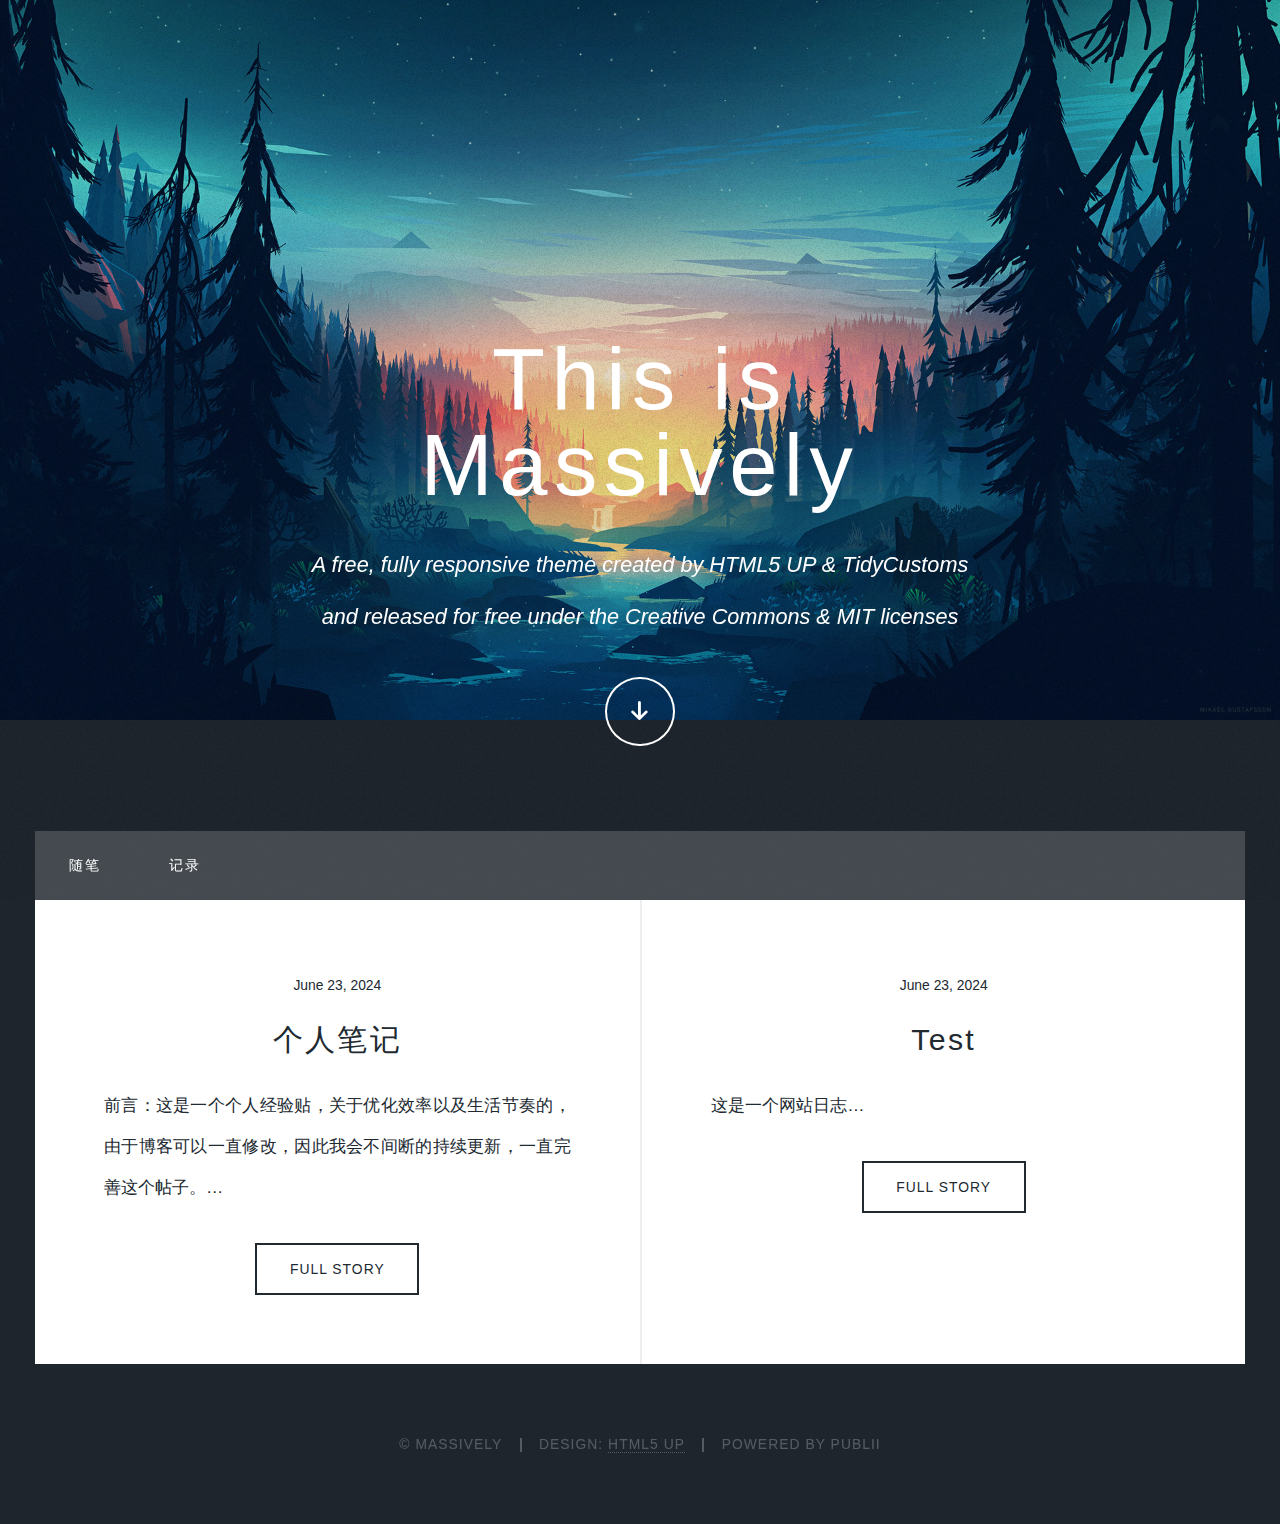
==== index.html @ f7374b92 "Publii: update content" ====
<!DOCTYPE html><html lang="en-gb"><head><meta charset="utf-8"><meta http-equiv="X-UA-Compatible" content="IE=edge"><meta name="viewport" content="width=device-width,initial-scale=1,user-scalable=no"><title>Cxy&#x27;s blog</title><meta name="generator" content="Publii Open-Source CMS for Static Site"><link rel="canonical" href="https://cxyz2002.github.io/"><link rel="alternate" type="application/atom+xml" href="https://cxyz2002.github.io/feed.xml"><link rel="alternate" type="application/json" href="https://cxyz2002.github.io/feed.json"><meta property="og:title" content="Cxy's blog"><meta property="og:site_name" content="Cxy's blog"><meta property="og:description" content=""><meta property="og:url" content="https://cxyz2002.github.io/"><meta property="og:type" content="website"><link rel="stylesheet" href="https://cxyz2002.github.io/assets/css/fontawesome-all.min.css?v=85514f933f9e0b82460af63f1a403fa5"><link rel="stylesheet" href="https://cxyz2002.github.io/assets/css/style.css?v=9df2006dc6e7f976fc0248e6589f6008"><noscript><link rel="stylesheet" href="https://cxyz2002.github.io/assets/css/noscript.css?v=efa867a99f5064d6729e4dc2008ad50b"></noscript><script type="application/ld+json">{"@context":"http://schema.org","@type":"Organization","name":"Cxy's blog","url":"https://cxyz2002.github.io/"}</script><style>#wrapper > .bg {
               background-image: url(https://cxyz2002.github.io/assets/images/overlay.png), linear-gradient(0deg, rgba(0, 0, 0, 0.1), rgba(0, 0, 0, 0.1)), url(https://cxyz2002.github.io/media/website/7-2.png);
           }</style><noscript><style>img[loading] {
                    opacity: 1;
                }</style></noscript></head><body class="is-preload"><div id="wrapper" class="fade-in"><div id="intro"><h1>This is<br>Massively</h1><p>A free, fully responsive theme created by HTML5 UP &amp; TidyCustoms<br>and released for free under the Creative Commons &amp; MIT licenses</p><ul class="actions"><li><a href="#header" class="button icon solid solo fa-arrow-down scrolly">Continue</a></li></ul></div><header id="header"><a class="logo" href="https://cxyz2002.github.io/">Cxy&#x27;s blog</a></header><nav id="nav"><ul class="links"><li><a href="https://cxyz2002.github.io/tags/pag/" target="_self">随笔</a></li><li><a href="https://cxyz2002.github.io/tags/tag/" target="_self">记录</a></li></ul></nav><main id="main"><section class="posts"><article><header><time datetime="2024-06-23T16:24" class="date">June 23, 2024</time><h2><a href="https://cxyz2002.github.io/note2.html">个人笔记</a></h2></header><p>前言：这是一个个人经验贴，关于优化效率以及生活节奏的，由于博客可以一直修改，因此我会不间断的持续更新，一直完善这个帖子。&hellip;</p><ul class="actions special"><li><a href="https://cxyz2002.github.io/note2.html" class="button">Full Story</a></li></ul></article><article><header><time datetime="2024-06-23T08:33" class="date">June 23, 2024</time><h2><a href="https://cxyz2002.github.io/note1.html">Test</a></h2></header><p>这是一个网站日志&hellip;</p><ul class="actions special"><li><a href="https://cxyz2002.github.io/note1.html" class="button">Full Story</a></li></ul></article></section></main><footer id="copyright"><ul><li>© Massively</li><li>Design: <a href="https://html5up.net" target="_blank" rel="nofollow noopener">HTML5 UP</a></li><li>Powered by Publii</li></ul></footer></div><script src="https://cxyz2002.github.io/assets/js/jquery.min.js?v=c9771cc3e90e18f5336eedbd0fffb2cf"></script><script src="https://cxyz2002.github.io/assets/js/jquery.scrollex.min.js?v=f89065e3d988006af9791b44561d7c90"></script><script src="https://cxyz2002.github.io/assets/js/jquery.scrolly.min.js?v=1ed5a78bde1476875a40f6b9ff44fc14"></script><script src="https://cxyz2002.github.io/assets/js/browser.min.js?v=c07298dd19048a8a69ad97e754dfe8d0"></script><script src="https://cxyz2002.github.io/assets/js/breakpoints.min.js?v=81a479eb099e3b187613943b085923b8"></script><script src="https://cxyz2002.github.io/assets/js/util.min.js?v=4201a626f8c9b614a663b3a1d7d82615"></script><script src="https://cxyz2002.github.io/assets/js/main.min.js?v=56233c354bd814758be8bff42f7e13a5"></script><script>/*<![CDATA[*/var images=document.querySelectorAll("img[loading]");for(var i=0;i<images.length;i++){if(images[i].complete){images[i].classList.add("is-loaded")}else{images[i].addEventListener("load",function(){this.classList.add("is-loaded")},false)}};/*]]>*/</script></body></html>
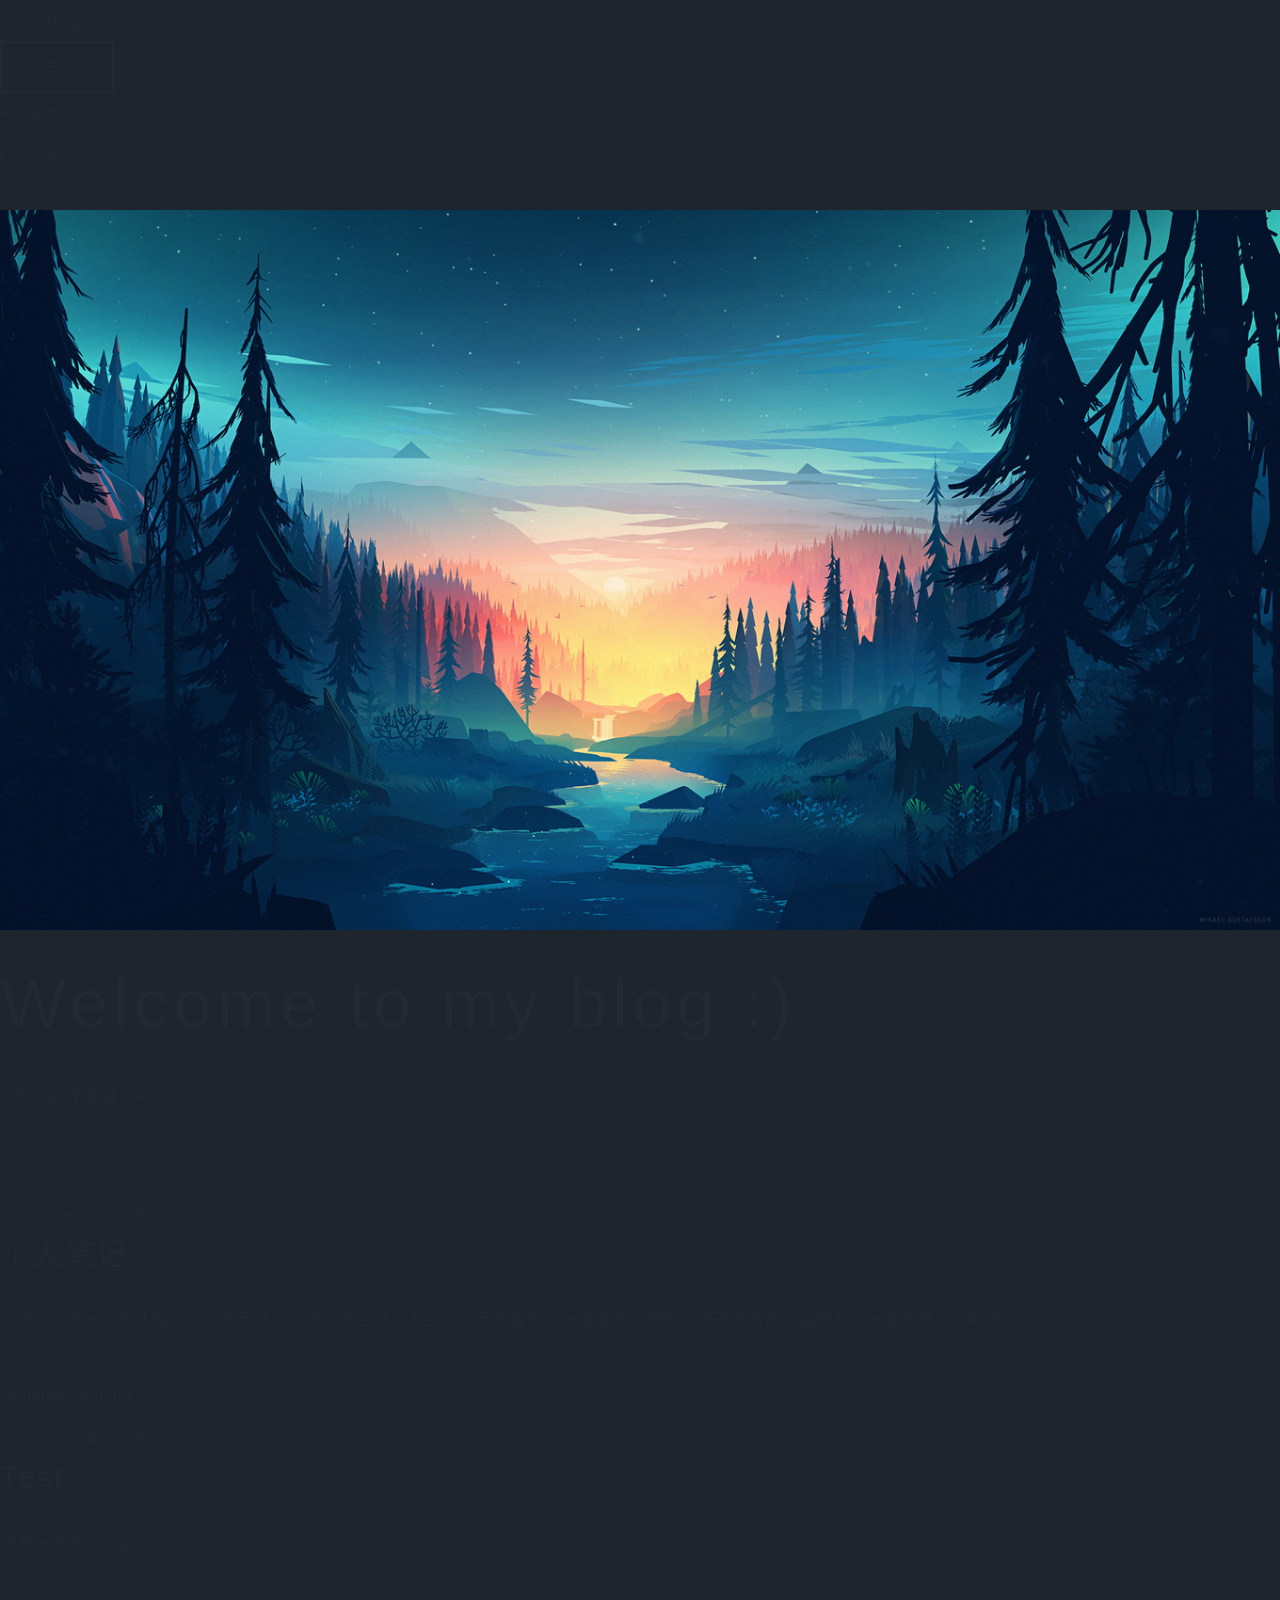
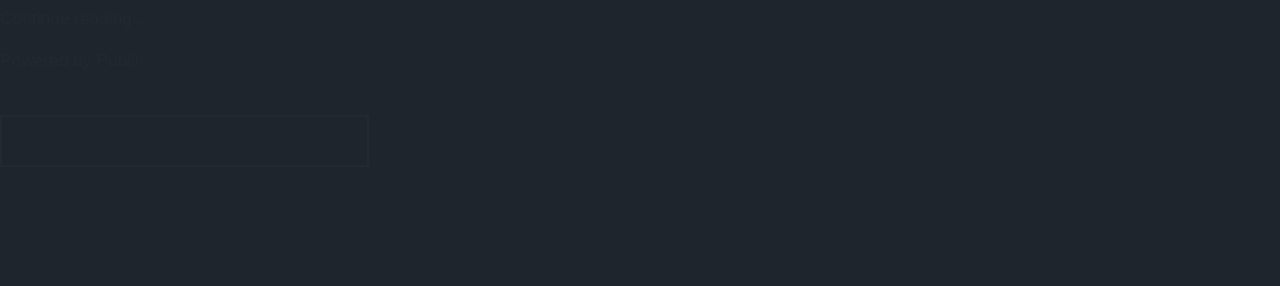
==== commit a8b0d6ab: "Publii: update content" ====
--- a/index.html
+++ b/index.html
@@ -1,5 +1,12 @@
-<!DOCTYPE html><html lang="en-gb"><head><meta charset="utf-8"><meta http-equiv="X-UA-Compatible" content="IE=edge"><meta name="viewport" content="width=device-width,initial-scale=1,user-scalable=no"><title>Cxy&#x27;s blog</title><meta name="generator" content="Publii Open-Source CMS for Static Site"><link rel="canonical" href="https://cxyz2002.github.io/"><link rel="alternate" type="application/atom+xml" href="https://cxyz2002.github.io/feed.xml"><link rel="alternate" type="application/json" href="https://cxyz2002.github.io/feed.json"><meta property="og:title" content="Cxy's blog"><meta property="og:site_name" content="Cxy's blog"><meta property="og:description" content=""><meta property="og:url" content="https://cxyz2002.github.io/"><meta property="og:type" content="website"><link rel="stylesheet" href="https://cxyz2002.github.io/assets/css/fontawesome-all.min.css?v=85514f933f9e0b82460af63f1a403fa5"><link rel="stylesheet" href="https://cxyz2002.github.io/assets/css/style.css?v=9df2006dc6e7f976fc0248e6589f6008"><noscript><link rel="stylesheet" href="https://cxyz2002.github.io/assets/css/noscript.css?v=efa867a99f5064d6729e4dc2008ad50b"></noscript><script type="application/ld+json">{"@context":"http://schema.org","@type":"Organization","name":"Cxy's blog","url":"https://cxyz2002.github.io/"}</script><style>#wrapper > .bg {
-               background-image: url(https://cxyz2002.github.io/assets/images/overlay.png), linear-gradient(0deg, rgba(0, 0, 0, 0.1), rgba(0, 0, 0, 0.1)), url(https://cxyz2002.github.io/media/website/7-2.png);
-           }</style><noscript><style>img[loading] {
+<!DOCTYPE html><html lang="en-gb"><head><meta charset="utf-8"><meta http-equiv="X-UA-Compatible" content="IE=edge"><meta name="viewport" content="width=device-width,initial-scale=1"><title>Cxy&#x27;s blog</title><meta name="generator" content="Publii Open-Source CMS for Static Site"><link rel="canonical" href="https://cxyz2002.github.io/"><link rel="alternate" type="application/atom+xml" href="https://cxyz2002.github.io/feed.xml"><link rel="alternate" type="application/json" href="https://cxyz2002.github.io/feed.json"><meta property="og:title" content="Cxy's blog"><meta property="og:site_name" content="Cxy's blog"><meta property="og:description" content=""><meta property="og:url" content="https://cxyz2002.github.io/"><meta property="og:type" content="website"><link rel="stylesheet" href="https://cxyz2002.github.io/assets/css/style.css?v=6fbb1e8931a5afe843374fd67c192c86"><script type="application/ld+json">{"@context":"http://schema.org","@type":"Organization","name":"Cxy's blog","url":"https://cxyz2002.github.io/"}</script><noscript><style>img[loading] {
                     opacity: 1;
-                }</style></noscript></head><body class="is-preload"><div id="wrapper" class="fade-in"><div id="intro"><h1>This is<br>Massively</h1><p>A free, fully responsive theme created by HTML5 UP &amp; TidyCustoms<br>and released for free under the Creative Commons &amp; MIT licenses</p><ul class="actions"><li><a href="#header" class="button icon solid solo fa-arrow-down scrolly">Continue</a></li></ul></div><header id="header"><a class="logo" href="https://cxyz2002.github.io/">Cxy&#x27;s blog</a></header><nav id="nav"><ul class="links"><li><a href="https://cxyz2002.github.io/tags/pag/" target="_self">随笔</a></li><li><a href="https://cxyz2002.github.io/tags/tag/" target="_self">记录</a></li></ul></nav><main id="main"><section class="posts"><article><header><time datetime="2024-06-23T16:24" class="date">June 23, 2024</time><h2><a href="https://cxyz2002.github.io/note2.html">个人笔记</a></h2></header><p>前言：这是一个个人经验贴，关于优化效率以及生活节奏的，由于博客可以一直修改，因此我会不间断的持续更新，一直完善这个帖子。&hellip;</p><ul class="actions special"><li><a href="https://cxyz2002.github.io/note2.html" class="button">Full Story</a></li></ul></article><article><header><time datetime="2024-06-23T08:33" class="date">June 23, 2024</time><h2><a href="https://cxyz2002.github.io/note1.html">Test</a></h2></header><p>这是一个网站日志&hellip;</p><ul class="actions special"><li><a href="https://cxyz2002.github.io/note1.html" class="button">Full Story</a></li></ul></article></section></main><footer id="copyright"><ul><li>© Massively</li><li>Design: <a href="https://html5up.net" target="_blank" rel="nofollow noopener">HTML5 UP</a></li><li>Powered by Publii</li></ul></footer></div><script src="https://cxyz2002.github.io/assets/js/jquery.min.js?v=c9771cc3e90e18f5336eedbd0fffb2cf"></script><script src="https://cxyz2002.github.io/assets/js/jquery.scrollex.min.js?v=f89065e3d988006af9791b44561d7c90"></script><script src="https://cxyz2002.github.io/assets/js/jquery.scrolly.min.js?v=1ed5a78bde1476875a40f6b9ff44fc14"></script><script src="https://cxyz2002.github.io/assets/js/browser.min.js?v=c07298dd19048a8a69ad97e754dfe8d0"></script><script src="https://cxyz2002.github.io/assets/js/breakpoints.min.js?v=81a479eb099e3b187613943b085923b8"></script><script src="https://cxyz2002.github.io/assets/js/util.min.js?v=4201a626f8c9b614a663b3a1d7d82615"></script><script src="https://cxyz2002.github.io/assets/js/main.min.js?v=56233c354bd814758be8bff42f7e13a5"></script><script>/*<![CDATA[*/var images=document.querySelectorAll("img[loading]");for(var i=0;i<images.length;i++){if(images[i].complete){images[i].classList.add("is-loaded")}else{images[i].addEventListener("load",function(){this.classList.add("is-loaded")},false)}};/*]]>*/</script></body></html>+                }</style></noscript></head><body><div class="site-container"><header class="top" id="js-header"><a class="logo" href="https://cxyz2002.github.io/">Cxy&#x27;s blog</a><nav class="navbar js-navbar"><button class="navbar__toggle js-toggle" aria-label="Menu" aria-haspopup="true" aria-expanded="false"><span class="navbar__toggle-box"><span class="navbar__toggle-inner">Menu</span></span></button><ul class="navbar__menu"><li><a href="https://cxyz2002.github.io/tags/pag/" target="_self">随笔</a></li><li><a href="https://cxyz2002.github.io/tags/tag/" target="_self">记录</a></li></ul></nav></header><main><div class="hero"><figure class="hero__image hero__image--overlay"><img src="https://cxyz2002.github.io/media/website/7.png" srcset="https://cxyz2002.github.io/media/website/responsive/7-xs.png 300w, https://cxyz2002.github.io/media/website/responsive/7-sm.png 480w, https://cxyz2002.github.io/media/website/responsive/7-md.png 768w, https://cxyz2002.github.io/media/website/responsive/7-lg.png 1024w, https://cxyz2002.github.io/media/website/responsive/7-xl.png 1360w, https://cxyz2002.github.io/media/website/responsive/7-2xl.png 1600w" sizes="100vw" loading="eager" width="1920" height="1080" alt=""></figure><header class="hero__content"><div class="wrapper"><h1>Welcome to my blog :)</h1><p>网站还在不断建设中</p><div class="post__meta post__meta--author"><a href="https://cxyz2002.github.io/authors/cxy/" class="feed__author">Cxy</a></div></div></header></div><div class="feed"><article class="feed__item"><header class="wrapper"><div class="feed__meta"><a href="https://cxyz2002.github.io/authors/cxy/" class="feed__author">Cxy</a> <time datetime="2024-06-23T16:24" class="feed__date">June 23, 2024</time></div><h2><a href="https://cxyz2002.github.io/note2.html">个人笔记</a></h2></header><div class="wrapper"><p>前言：这是一个个人经验贴，关于优化效率以及生活节奏的，由于博客可以一直修改，因此我会不间断的持续更新，一直完善这个帖子。&hellip;</p><a href="https://cxyz2002.github.io/note2.html" class="readmore feed__readmore">Continue reading...</a></div></article><article class="feed__item"><header class="wrapper"><div class="feed__meta"><a href="https://cxyz2002.github.io/authors/cxy/" class="feed__author">Cxy</a> <time datetime="2024-06-23T08:33" class="feed__date">June 23, 2024</time></div><h2><a href="https://cxyz2002.github.io/note1.html">Test</a></h2></header><div class="wrapper"><p>这是一个网站日志&hellip;</p><a href="https://cxyz2002.github.io/note1.html" class="readmore feed__readmore">Continue reading...</a></div></article></div></main><footer class="footer"><div class="footer__copyright"><p>Powered by Publii</p></div><button onclick="backToTopFunction()" id="backToTop" class="footer__bttop" aria-label="Back to top" title="Back to top"><svg><use xlink:href="https://cxyz2002.github.io/assets/svg/svg-map.svg#toparrow"/></svg></button></footer></div><script defer="defer" src="https://cxyz2002.github.io/assets/js/scripts.min.js?v=f47c11534595205f20935f0db2a62a85"></script><script>window.publiiThemeMenuConfig={mobileMenuMode:'sidebar',animationSpeed:300,submenuWidth: 'auto',doubleClickTime:500,mobileMenuExpandableSubmenus:true,relatedContainerForOverlayMenuSelector:'.top'};</script><script>var images = document.querySelectorAll('img[loading]');
+        for (var i = 0; i < images.length; i++) {
+            if (images[i].complete) {
+                images[i].classList.add('is-loaded');
+            } else {
+                images[i].addEventListener('load', function () {
+                    this.classList.add('is-loaded');
+                }, false);
+            }
+        }</script></body></html>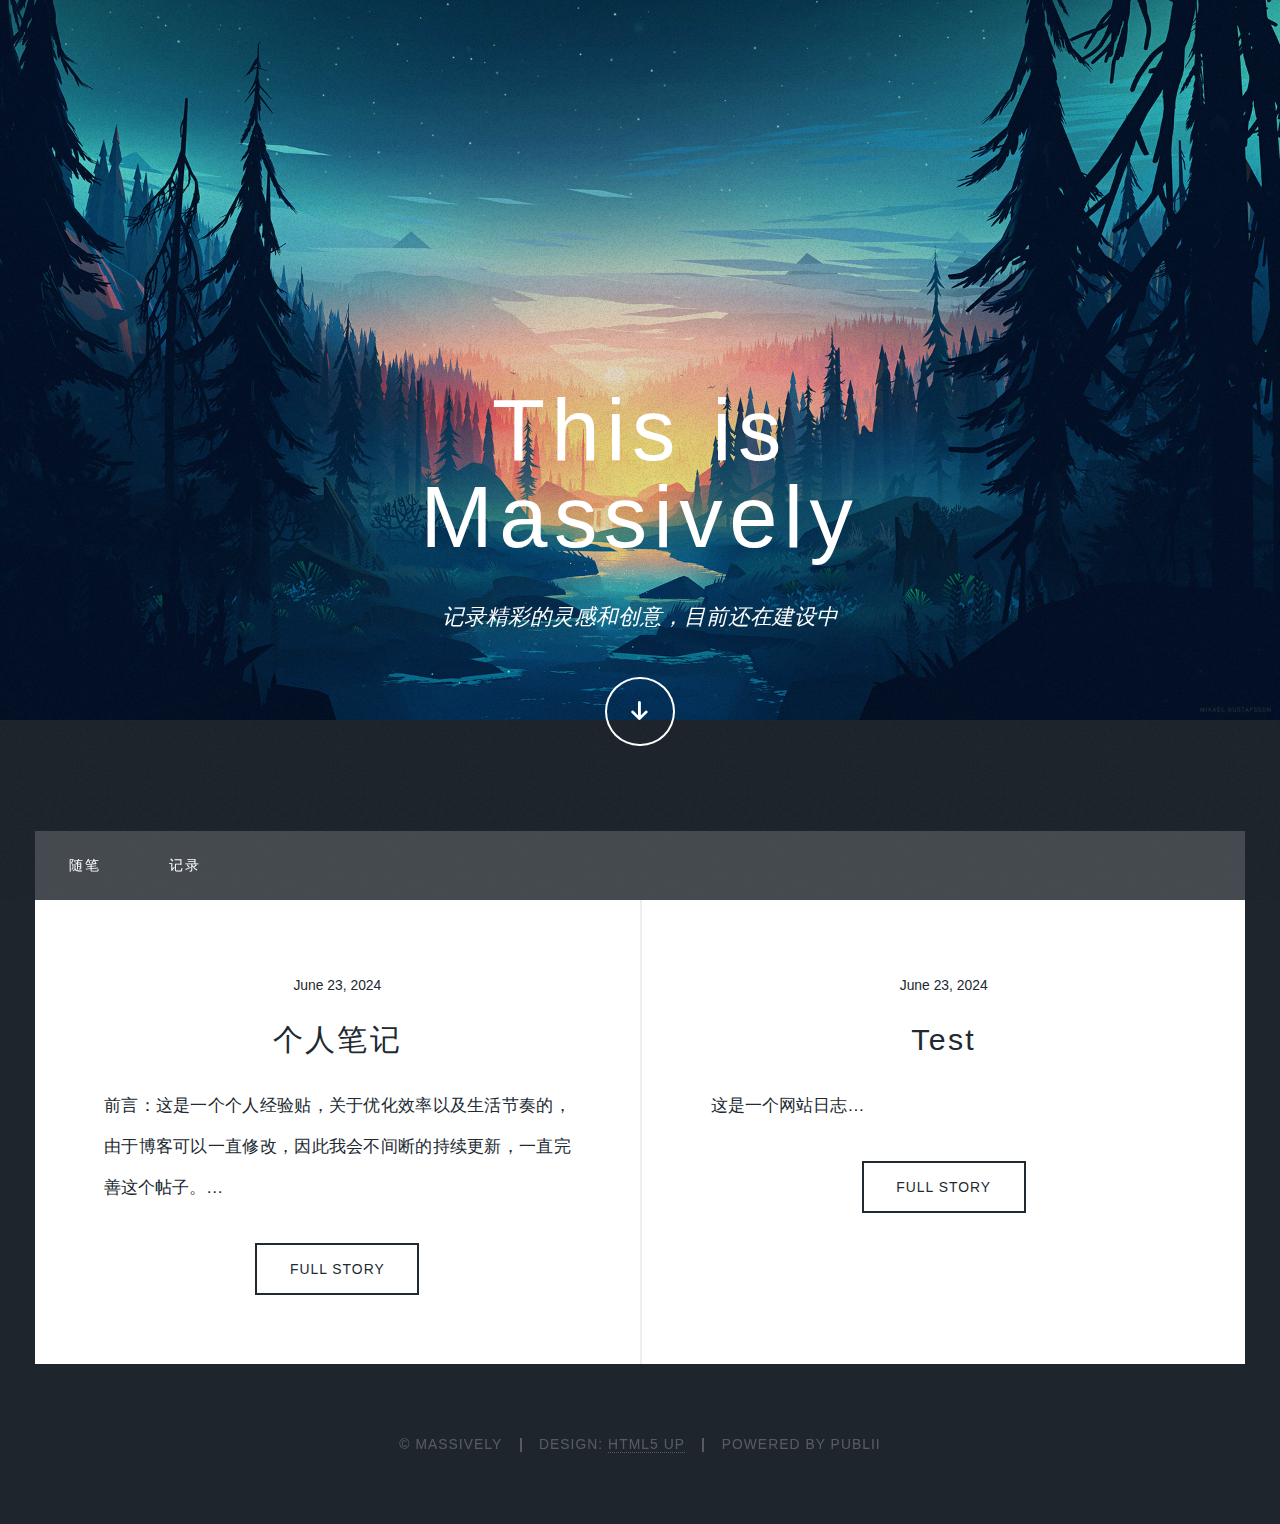
==== commit 562f0e3d: "Publii: update content" ====
--- a/index.html
+++ b/index.html
@@ -1,12 +1,5 @@
-<!DOCTYPE html><html lang="en-gb"><head><meta charset="utf-8"><meta http-equiv="X-UA-Compatible" content="IE=edge"><meta name="viewport" content="width=device-width,initial-scale=1"><title>Cxy&#x27;s blog</title><meta name="generator" content="Publii Open-Source CMS for Static Site"><link rel="canonical" href="https://cxyz2002.github.io/"><link rel="alternate" type="application/atom+xml" href="https://cxyz2002.github.io/feed.xml"><link rel="alternate" type="application/json" href="https://cxyz2002.github.io/feed.json"><meta property="og:title" content="Cxy's blog"><meta property="og:site_name" content="Cxy's blog"><meta property="og:description" content=""><meta property="og:url" content="https://cxyz2002.github.io/"><meta property="og:type" content="website"><link rel="stylesheet" href="https://cxyz2002.github.io/assets/css/style.css?v=6fbb1e8931a5afe843374fd67c192c86"><script type="application/ld+json">{"@context":"http://schema.org","@type":"Organization","name":"Cxy's blog","url":"https://cxyz2002.github.io/"}</script><noscript><style>img[loading] {
+<!DOCTYPE html><html lang="en-gb"><head><meta charset="utf-8"><meta http-equiv="X-UA-Compatible" content="IE=edge"><meta name="viewport" content="width=device-width,initial-scale=1,user-scalable=no"><title>Cxy&#x27;s blog</title><meta name="generator" content="Publii Open-Source CMS for Static Site"><link rel="canonical" href="https://cxyz2002.github.io/"><link rel="alternate" type="application/atom+xml" href="https://cxyz2002.github.io/feed.xml"><link rel="alternate" type="application/json" href="https://cxyz2002.github.io/feed.json"><meta property="og:title" content="Cxy's blog"><meta property="og:site_name" content="Cxy's blog"><meta property="og:description" content=""><meta property="og:url" content="https://cxyz2002.github.io/"><meta property="og:type" content="website"><link rel="stylesheet" href="https://cxyz2002.github.io/assets/css/fontawesome-all.min.css?v=85514f933f9e0b82460af63f1a403fa5"><link rel="stylesheet" href="https://cxyz2002.github.io/assets/css/style.css?v=9df2006dc6e7f976fc0248e6589f6008"><noscript><link rel="stylesheet" href="https://cxyz2002.github.io/assets/css/noscript.css?v=efa867a99f5064d6729e4dc2008ad50b"></noscript><script type="application/ld+json">{"@context":"http://schema.org","@type":"Organization","name":"Cxy's blog","url":"https://cxyz2002.github.io/"}</script><style>#wrapper > .bg {
+               background-image: url(https://cxyz2002.github.io/assets/images/overlay.png), linear-gradient(0deg, rgba(0, 0, 0, 0.1), rgba(0, 0, 0, 0.1)), url(https://cxyz2002.github.io/media/website/7.png);
+           }</style><noscript><style>img[loading] {
                     opacity: 1;
-                }</style></noscript></head><body><div class="site-container"><header class="top" id="js-header"><a class="logo" href="https://cxyz2002.github.io/">Cxy&#x27;s blog</a><nav class="navbar js-navbar"><button class="navbar__toggle js-toggle" aria-label="Menu" aria-haspopup="true" aria-expanded="false"><span class="navbar__toggle-box"><span class="navbar__toggle-inner">Menu</span></span></button><ul class="navbar__menu"><li><a href="https://cxyz2002.github.io/tags/pag/" target="_self">随笔</a></li><li><a href="https://cxyz2002.github.io/tags/tag/" target="_self">记录</a></li></ul></nav></header><main><div class="hero"><figure class="hero__image hero__image--overlay"><img src="https://cxyz2002.github.io/media/website/7.png" srcset="https://cxyz2002.github.io/media/website/responsive/7-xs.png 300w, https://cxyz2002.github.io/media/website/responsive/7-sm.png 480w, https://cxyz2002.github.io/media/website/responsive/7-md.png 768w, https://cxyz2002.github.io/media/website/responsive/7-lg.png 1024w, https://cxyz2002.github.io/media/website/responsive/7-xl.png 1360w, https://cxyz2002.github.io/media/website/responsive/7-2xl.png 1600w" sizes="100vw" loading="eager" width="1920" height="1080" alt=""></figure><header class="hero__content"><div class="wrapper"><h1>Welcome to my blog :)</h1><p>网站还在不断建设中</p><div class="post__meta post__meta--author"><a href="https://cxyz2002.github.io/authors/cxy/" class="feed__author">Cxy</a></div></div></header></div><div class="feed"><article class="feed__item"><header class="wrapper"><div class="feed__meta"><a href="https://cxyz2002.github.io/authors/cxy/" class="feed__author">Cxy</a> <time datetime="2024-06-23T16:24" class="feed__date">June 23, 2024</time></div><h2><a href="https://cxyz2002.github.io/note2.html">个人笔记</a></h2></header><div class="wrapper"><p>前言：这是一个个人经验贴，关于优化效率以及生活节奏的，由于博客可以一直修改，因此我会不间断的持续更新，一直完善这个帖子。&hellip;</p><a href="https://cxyz2002.github.io/note2.html" class="readmore feed__readmore">Continue reading...</a></div></article><article class="feed__item"><header class="wrapper"><div class="feed__meta"><a href="https://cxyz2002.github.io/authors/cxy/" class="feed__author">Cxy</a> <time datetime="2024-06-23T08:33" class="feed__date">June 23, 2024</time></div><h2><a href="https://cxyz2002.github.io/note1.html">Test</a></h2></header><div class="wrapper"><p>这是一个网站日志&hellip;</p><a href="https://cxyz2002.github.io/note1.html" class="readmore feed__readmore">Continue reading...</a></div></article></div></main><footer class="footer"><div class="footer__copyright"><p>Powered by Publii</p></div><button onclick="backToTopFunction()" id="backToTop" class="footer__bttop" aria-label="Back to top" title="Back to top"><svg><use xlink:href="https://cxyz2002.github.io/assets/svg/svg-map.svg#toparrow"/></svg></button></footer></div><script defer="defer" src="https://cxyz2002.github.io/assets/js/scripts.min.js?v=f47c11534595205f20935f0db2a62a85"></script><script>window.publiiThemeMenuConfig={mobileMenuMode:'sidebar',animationSpeed:300,submenuWidth: 'auto',doubleClickTime:500,mobileMenuExpandableSubmenus:true,relatedContainerForOverlayMenuSelector:'.top'};</script><script>var images = document.querySelectorAll('img[loading]');
-        for (var i = 0; i < images.length; i++) {
-            if (images[i].complete) {
-                images[i].classList.add('is-loaded');
-            } else {
-                images[i].addEventListener('load', function () {
-                    this.classList.add('is-loaded');
-                }, false);
-            }
-        }</script></body></html>+                }</style></noscript></head><body class="is-preload"><div id="wrapper" class="fade-in"><div id="intro"><h1>This is<br>Massively</h1><p>记录精彩的灵感和创意，目前还在建设中</p><ul class="actions"><li><a href="#header" class="button icon solid solo fa-arrow-down scrolly">Continue</a></li></ul></div><header id="header"><a class="logo" href="https://cxyz2002.github.io/">Cxy&#x27;s blog</a></header><nav id="nav"><ul class="links"><li><a href="https://cxyz2002.github.io/tags/pag/" target="_self">随笔</a></li><li><a href="https://cxyz2002.github.io/tags/tag/" target="_self">记录</a></li></ul></nav><main id="main"><section class="posts"><article><header><time datetime="2024-06-23T16:24" class="date">June 23, 2024</time><h2><a href="https://cxyz2002.github.io/note2.html">个人笔记</a></h2></header><p>前言：这是一个个人经验贴，关于优化效率以及生活节奏的，由于博客可以一直修改，因此我会不间断的持续更新，一直完善这个帖子。&hellip;</p><ul class="actions special"><li><a href="https://cxyz2002.github.io/note2.html" class="button">Full Story</a></li></ul></article><article><header><time datetime="2024-06-23T08:33" class="date">June 23, 2024</time><h2><a href="https://cxyz2002.github.io/note1.html">Test</a></h2></header><p>这是一个网站日志&hellip;</p><ul class="actions special"><li><a href="https://cxyz2002.github.io/note1.html" class="button">Full Story</a></li></ul></article></section></main><footer id="copyright"><ul><li>© Massively</li><li>Design: <a href="https://html5up.net" target="_blank" rel="nofollow noopener">HTML5 UP</a></li><li>Powered by Publii</li></ul></footer></div><script src="https://cxyz2002.github.io/assets/js/jquery.min.js?v=c9771cc3e90e18f5336eedbd0fffb2cf"></script><script src="https://cxyz2002.github.io/assets/js/jquery.scrollex.min.js?v=f89065e3d988006af9791b44561d7c90"></script><script src="https://cxyz2002.github.io/assets/js/jquery.scrolly.min.js?v=1ed5a78bde1476875a40f6b9ff44fc14"></script><script src="https://cxyz2002.github.io/assets/js/browser.min.js?v=c07298dd19048a8a69ad97e754dfe8d0"></script><script src="https://cxyz2002.github.io/assets/js/breakpoints.min.js?v=81a479eb099e3b187613943b085923b8"></script><script src="https://cxyz2002.github.io/assets/js/util.min.js?v=4201a626f8c9b614a663b3a1d7d82615"></script><script src="https://cxyz2002.github.io/assets/js/main.min.js?v=56233c354bd814758be8bff42f7e13a5"></script><script>/*<![CDATA[*/var images=document.querySelectorAll("img[loading]");for(var i=0;i<images.length;i++){if(images[i].complete){images[i].classList.add("is-loaded")}else{images[i].addEventListener("load",function(){this.classList.add("is-loaded")},false)}};/*]]>*/</script></body></html>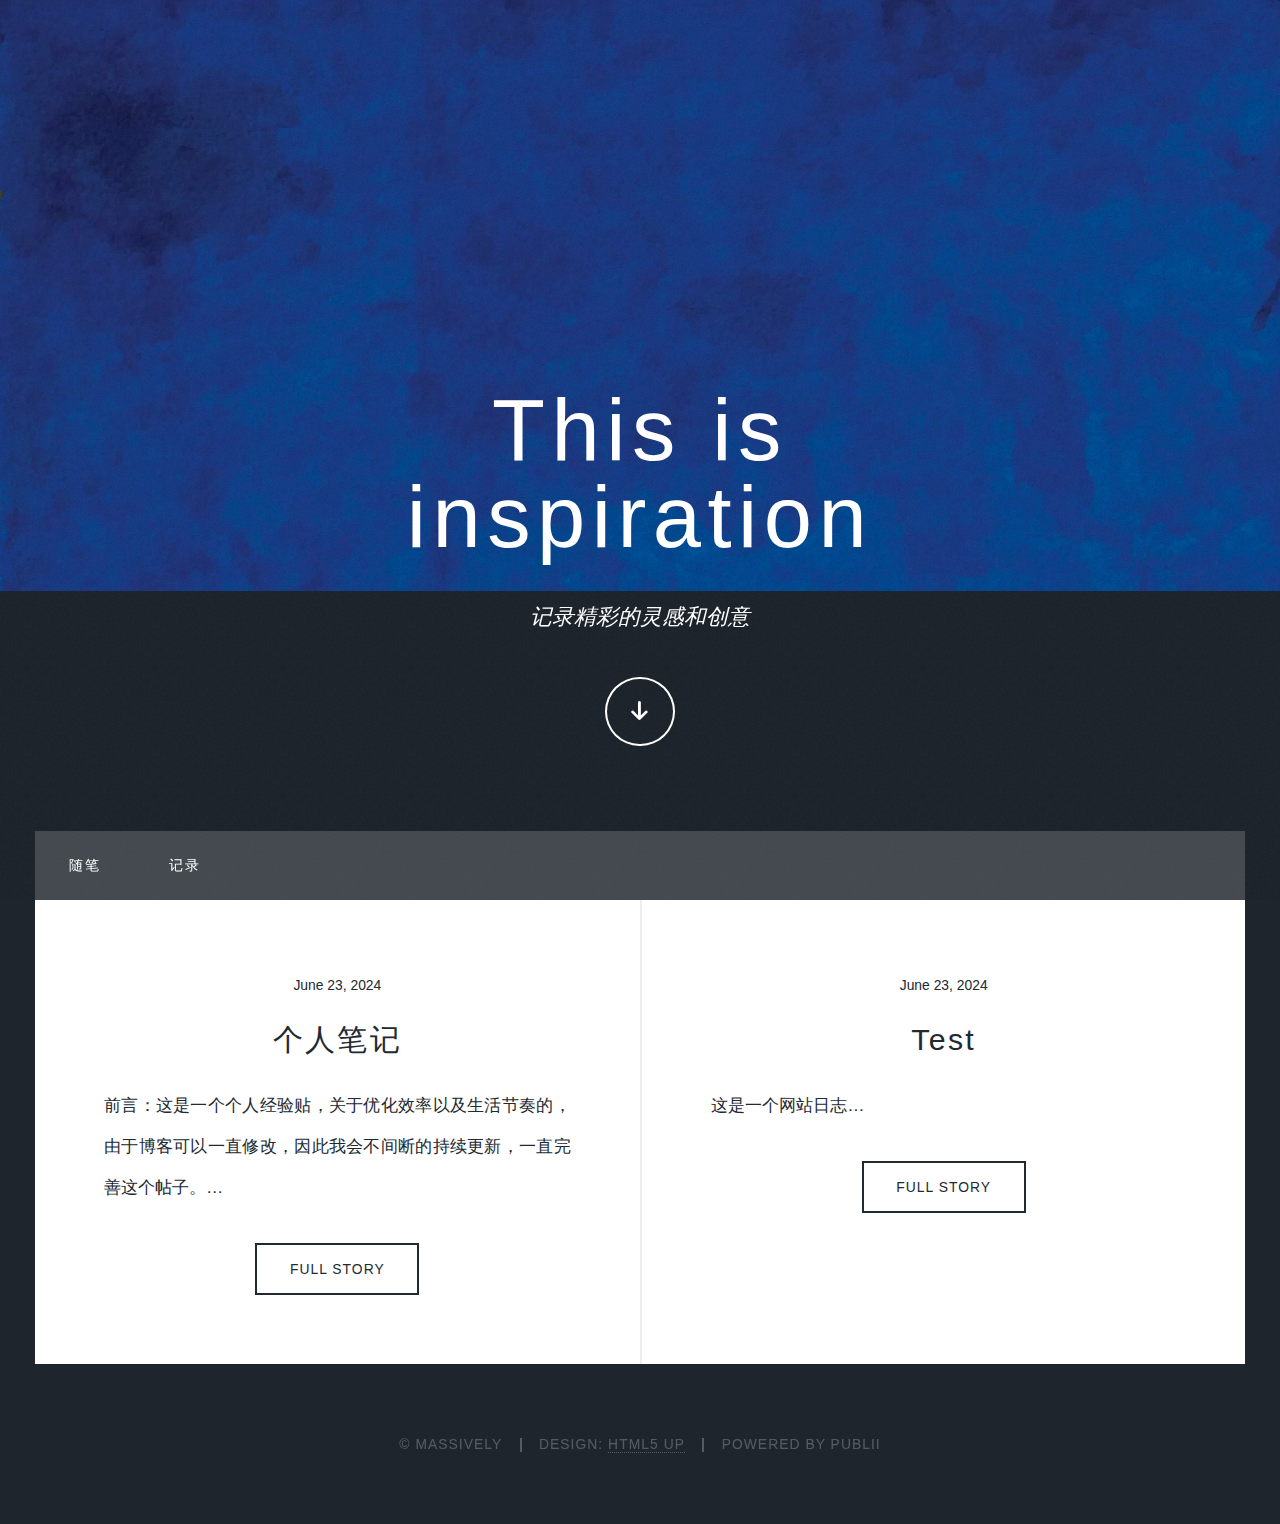
==== commit 1aface5a: "Publii: update content" ====
--- a/index.html
+++ b/index.html
@@ -1,5 +1,5 @@
 <!DOCTYPE html><html lang="en-gb"><head><meta charset="utf-8"><meta http-equiv="X-UA-Compatible" content="IE=edge"><meta name="viewport" content="width=device-width,initial-scale=1,user-scalable=no"><title>Cxy&#x27;s blog</title><meta name="generator" content="Publii Open-Source CMS for Static Site"><link rel="canonical" href="https://cxyz2002.github.io/"><link rel="alternate" type="application/atom+xml" href="https://cxyz2002.github.io/feed.xml"><link rel="alternate" type="application/json" href="https://cxyz2002.github.io/feed.json"><meta property="og:title" content="Cxy's blog"><meta property="og:site_name" content="Cxy's blog"><meta property="og:description" content=""><meta property="og:url" content="https://cxyz2002.github.io/"><meta property="og:type" content="website"><link rel="stylesheet" href="https://cxyz2002.github.io/assets/css/fontawesome-all.min.css?v=85514f933f9e0b82460af63f1a403fa5"><link rel="stylesheet" href="https://cxyz2002.github.io/assets/css/style.css?v=9df2006dc6e7f976fc0248e6589f6008"><noscript><link rel="stylesheet" href="https://cxyz2002.github.io/assets/css/noscript.css?v=efa867a99f5064d6729e4dc2008ad50b"></noscript><script type="application/ld+json">{"@context":"http://schema.org","@type":"Organization","name":"Cxy's blog","url":"https://cxyz2002.github.io/"}</script><style>#wrapper > .bg {
-               background-image: url(https://cxyz2002.github.io/assets/images/overlay.png), linear-gradient(0deg, rgba(0, 0, 0, 0.1), rgba(0, 0, 0, 0.1)), url(https://cxyz2002.github.io/media/website/7.png);
+               background-image: url(https://cxyz2002.github.io/assets/images/overlay.png), linear-gradient(0deg, rgba(0, 0, 0, 0.1), rgba(0, 0, 0, 0.1)), url(https://cxyz2002.github.io/media/website/mmexport1719150588333_edit_25248815826305.jpg);
            }</style><noscript><style>img[loading] {
                     opacity: 1;
-                }</style></noscript></head><body class="is-preload"><div id="wrapper" class="fade-in"><div id="intro"><h1>This is<br>Massively</h1><p>记录精彩的灵感和创意，目前还在建设中</p><ul class="actions"><li><a href="#header" class="button icon solid solo fa-arrow-down scrolly">Continue</a></li></ul></div><header id="header"><a class="logo" href="https://cxyz2002.github.io/">Cxy&#x27;s blog</a></header><nav id="nav"><ul class="links"><li><a href="https://cxyz2002.github.io/tags/pag/" target="_self">随笔</a></li><li><a href="https://cxyz2002.github.io/tags/tag/" target="_self">记录</a></li></ul></nav><main id="main"><section class="posts"><article><header><time datetime="2024-06-23T16:24" class="date">June 23, 2024</time><h2><a href="https://cxyz2002.github.io/note2.html">个人笔记</a></h2></header><p>前言：这是一个个人经验贴，关于优化效率以及生活节奏的，由于博客可以一直修改，因此我会不间断的持续更新，一直完善这个帖子。&hellip;</p><ul class="actions special"><li><a href="https://cxyz2002.github.io/note2.html" class="button">Full Story</a></li></ul></article><article><header><time datetime="2024-06-23T08:33" class="date">June 23, 2024</time><h2><a href="https://cxyz2002.github.io/note1.html">Test</a></h2></header><p>这是一个网站日志&hellip;</p><ul class="actions special"><li><a href="https://cxyz2002.github.io/note1.html" class="button">Full Story</a></li></ul></article></section></main><footer id="copyright"><ul><li>© Massively</li><li>Design: <a href="https://html5up.net" target="_blank" rel="nofollow noopener">HTML5 UP</a></li><li>Powered by Publii</li></ul></footer></div><script src="https://cxyz2002.github.io/assets/js/jquery.min.js?v=c9771cc3e90e18f5336eedbd0fffb2cf"></script><script src="https://cxyz2002.github.io/assets/js/jquery.scrollex.min.js?v=f89065e3d988006af9791b44561d7c90"></script><script src="https://cxyz2002.github.io/assets/js/jquery.scrolly.min.js?v=1ed5a78bde1476875a40f6b9ff44fc14"></script><script src="https://cxyz2002.github.io/assets/js/browser.min.js?v=c07298dd19048a8a69ad97e754dfe8d0"></script><script src="https://cxyz2002.github.io/assets/js/breakpoints.min.js?v=81a479eb099e3b187613943b085923b8"></script><script src="https://cxyz2002.github.io/assets/js/util.min.js?v=4201a626f8c9b614a663b3a1d7d82615"></script><script src="https://cxyz2002.github.io/assets/js/main.min.js?v=56233c354bd814758be8bff42f7e13a5"></script><script>/*<![CDATA[*/var images=document.querySelectorAll("img[loading]");for(var i=0;i<images.length;i++){if(images[i].complete){images[i].classList.add("is-loaded")}else{images[i].addEventListener("load",function(){this.classList.add("is-loaded")},false)}};/*]]>*/</script></body></html>+                }</style></noscript></head><body class="is-preload"><div id="wrapper" class="fade-in"><div id="intro"><h1>This is<br>inspiration</h1><p>记录精彩的灵感和创意</p><ul class="actions"><li><a href="#header" class="button icon solid solo fa-arrow-down scrolly">Continue</a></li></ul></div><header id="header"><a class="logo" href="https://cxyz2002.github.io/">Cxy&#x27;s blog</a></header><nav id="nav"><ul class="links"><li><a href="https://cxyz2002.github.io/tags/pag/" target="_self">随笔</a></li><li><a href="https://cxyz2002.github.io/tags/tag/" target="_self">记录</a></li></ul></nav><main id="main"><section class="posts"><article><header><time datetime="2024-06-23T16:24" class="date">June 23, 2024</time><h2><a href="https://cxyz2002.github.io/note2.html">个人笔记</a></h2></header><p>前言：这是一个个人经验贴，关于优化效率以及生活节奏的，由于博客可以一直修改，因此我会不间断的持续更新，一直完善这个帖子。&hellip;</p><ul class="actions special"><li><a href="https://cxyz2002.github.io/note2.html" class="button">Full Story</a></li></ul></article><article><header><time datetime="2024-06-23T08:33" class="date">June 23, 2024</time><h2><a href="https://cxyz2002.github.io/note1.html">Test</a></h2></header><p>这是一个网站日志&hellip;</p><ul class="actions special"><li><a href="https://cxyz2002.github.io/note1.html" class="button">Full Story</a></li></ul></article></section></main><footer id="copyright"><ul><li>© Massively</li><li>Design: <a href="https://html5up.net" target="_blank" rel="nofollow noopener">HTML5 UP</a></li><li>Powered by Publii</li></ul></footer></div><script src="https://cxyz2002.github.io/assets/js/jquery.min.js?v=c9771cc3e90e18f5336eedbd0fffb2cf"></script><script src="https://cxyz2002.github.io/assets/js/jquery.scrollex.min.js?v=f89065e3d988006af9791b44561d7c90"></script><script src="https://cxyz2002.github.io/assets/js/jquery.scrolly.min.js?v=1ed5a78bde1476875a40f6b9ff44fc14"></script><script src="https://cxyz2002.github.io/assets/js/browser.min.js?v=c07298dd19048a8a69ad97e754dfe8d0"></script><script src="https://cxyz2002.github.io/assets/js/breakpoints.min.js?v=81a479eb099e3b187613943b085923b8"></script><script src="https://cxyz2002.github.io/assets/js/util.min.js?v=4201a626f8c9b614a663b3a1d7d82615"></script><script src="https://cxyz2002.github.io/assets/js/main.min.js?v=56233c354bd814758be8bff42f7e13a5"></script><script>/*<![CDATA[*/var images=document.querySelectorAll("img[loading]");for(var i=0;i<images.length;i++){if(images[i].complete){images[i].classList.add("is-loaded")}else{images[i].addEventListener("load",function(){this.classList.add("is-loaded")},false)}};/*]]>*/</script></body></html>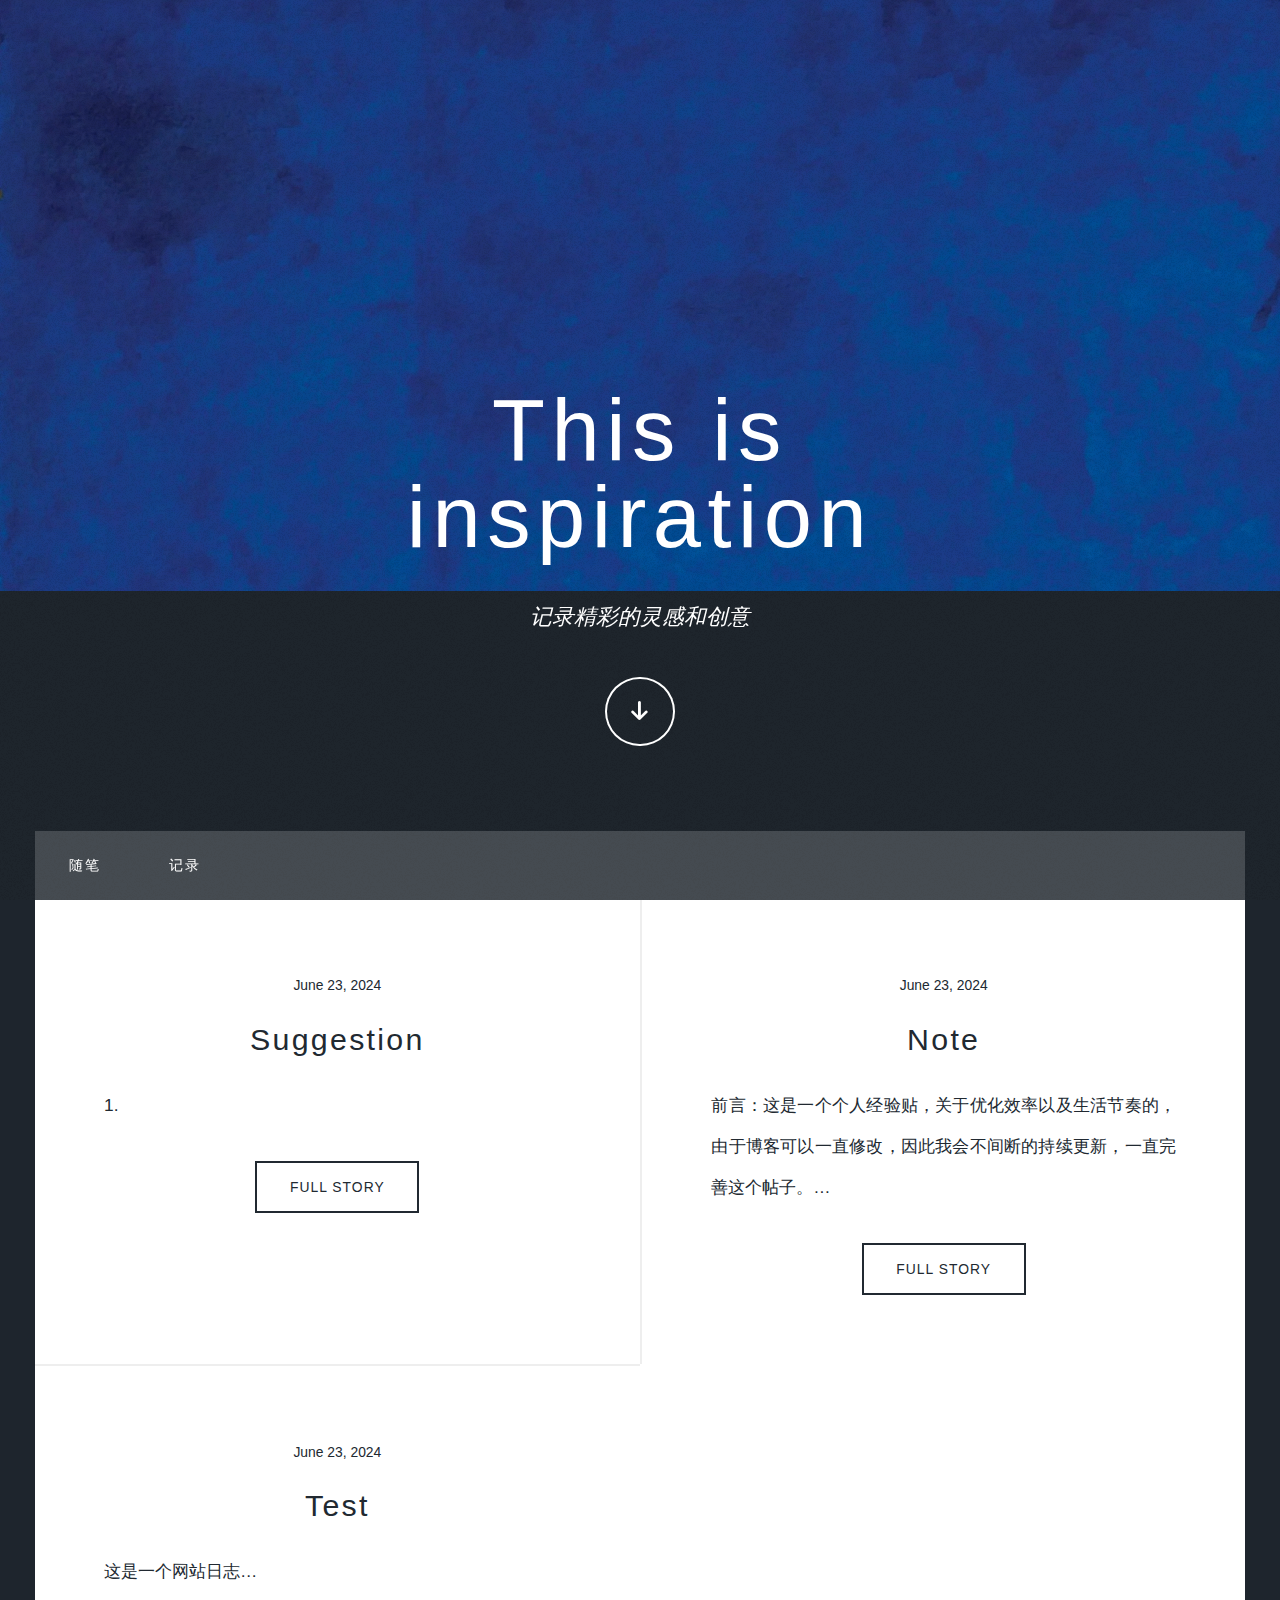
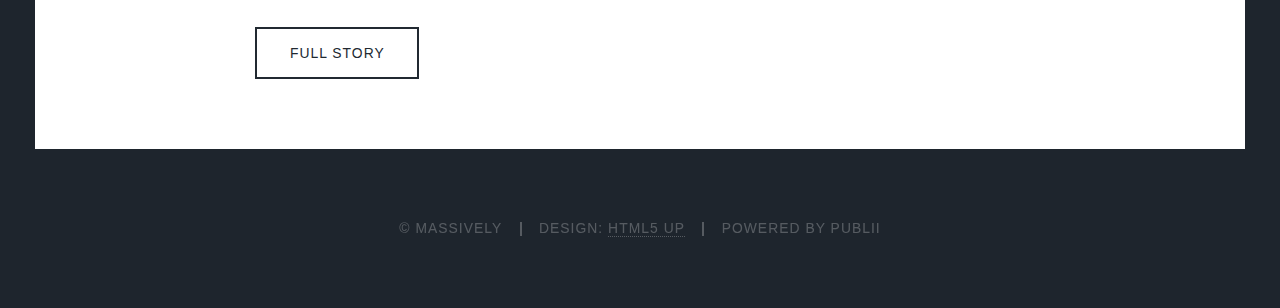
==== commit d636afe0: "Publii: update content" ====
--- a/index.html
+++ b/index.html
@@ -1,5 +1,5 @@
-<!DOCTYPE html><html lang="en-gb"><head><meta charset="utf-8"><meta http-equiv="X-UA-Compatible" content="IE=edge"><meta name="viewport" content="width=device-width,initial-scale=1,user-scalable=no"><title>Cxy&#x27;s blog</title><meta name="generator" content="Publii Open-Source CMS for Static Site"><link rel="canonical" href="https://cxyz2002.github.io/"><link rel="alternate" type="application/atom+xml" href="https://cxyz2002.github.io/feed.xml"><link rel="alternate" type="application/json" href="https://cxyz2002.github.io/feed.json"><meta property="og:title" content="Cxy's blog"><meta property="og:site_name" content="Cxy's blog"><meta property="og:description" content=""><meta property="og:url" content="https://cxyz2002.github.io/"><meta property="og:type" content="website"><link rel="stylesheet" href="https://cxyz2002.github.io/assets/css/fontawesome-all.min.css?v=85514f933f9e0b82460af63f1a403fa5"><link rel="stylesheet" href="https://cxyz2002.github.io/assets/css/style.css?v=9df2006dc6e7f976fc0248e6589f6008"><noscript><link rel="stylesheet" href="https://cxyz2002.github.io/assets/css/noscript.css?v=efa867a99f5064d6729e4dc2008ad50b"></noscript><script type="application/ld+json">{"@context":"http://schema.org","@type":"Organization","name":"Cxy's blog","url":"https://cxyz2002.github.io/"}</script><style>#wrapper > .bg {
+<!DOCTYPE html><html lang="en-gb"><head><meta charset="utf-8"><meta http-equiv="X-UA-Compatible" content="IE=edge"><meta name="viewport" content="width=device-width,initial-scale=1,user-scalable=no"><title>Cxy&#x27;s blog</title><meta name="generator" content="Publii Open-Source CMS for Static Site"><link rel="canonical" href="https://cxyz2002.github.io/"><link rel="alternate" type="application/atom+xml" href="https://cxyz2002.github.io/feed.xml"><link rel="alternate" type="application/json" href="https://cxyz2002.github.io/feed.json"><meta property="og:title" content="Cxy's blog"><meta property="og:site_name" content="Cxy's blog"><meta property="og:description" content=""><meta property="og:url" content="https://cxyz2002.github.io/"><meta property="og:type" content="website"><link rel="stylesheet" href="https://cxyz2002.github.io/assets/css/fontawesome-all.min.css?v=85514f933f9e0b82460af63f1a403fa5"><link rel="stylesheet" href="https://cxyz2002.github.io/assets/css/style.css?v=1f0c7507401f418541cbb0a279e1c015"><noscript><link rel="stylesheet" href="https://cxyz2002.github.io/assets/css/noscript.css?v=efa867a99f5064d6729e4dc2008ad50b"></noscript><script type="application/ld+json">{"@context":"http://schema.org","@type":"Organization","name":"Cxy's blog","url":"https://cxyz2002.github.io/"}</script><style>#wrapper > .bg {
                background-image: url(https://cxyz2002.github.io/assets/images/overlay.png), linear-gradient(0deg, rgba(0, 0, 0, 0.1), rgba(0, 0, 0, 0.1)), url(https://cxyz2002.github.io/media/website/mmexport1719150588333_edit_25248815826305.jpg);
            }</style><noscript><style>img[loading] {
                     opacity: 1;
-                }</style></noscript></head><body class="is-preload"><div id="wrapper" class="fade-in"><div id="intro"><h1>This is<br>inspiration</h1><p>记录精彩的灵感和创意</p><ul class="actions"><li><a href="#header" class="button icon solid solo fa-arrow-down scrolly">Continue</a></li></ul></div><header id="header"><a class="logo" href="https://cxyz2002.github.io/">Cxy&#x27;s blog</a></header><nav id="nav"><ul class="links"><li><a href="https://cxyz2002.github.io/tags/pag/" target="_self">随笔</a></li><li><a href="https://cxyz2002.github.io/tags/tag/" target="_self">记录</a></li></ul></nav><main id="main"><section class="posts"><article><header><time datetime="2024-06-23T16:24" class="date">June 23, 2024</time><h2><a href="https://cxyz2002.github.io/note2.html">个人笔记</a></h2></header><p>前言：这是一个个人经验贴，关于优化效率以及生活节奏的，由于博客可以一直修改，因此我会不间断的持续更新，一直完善这个帖子。&hellip;</p><ul class="actions special"><li><a href="https://cxyz2002.github.io/note2.html" class="button">Full Story</a></li></ul></article><article><header><time datetime="2024-06-23T08:33" class="date">June 23, 2024</time><h2><a href="https://cxyz2002.github.io/note1.html">Test</a></h2></header><p>这是一个网站日志&hellip;</p><ul class="actions special"><li><a href="https://cxyz2002.github.io/note1.html" class="button">Full Story</a></li></ul></article></section></main><footer id="copyright"><ul><li>© Massively</li><li>Design: <a href="https://html5up.net" target="_blank" rel="nofollow noopener">HTML5 UP</a></li><li>Powered by Publii</li></ul></footer></div><script src="https://cxyz2002.github.io/assets/js/jquery.min.js?v=c9771cc3e90e18f5336eedbd0fffb2cf"></script><script src="https://cxyz2002.github.io/assets/js/jquery.scrollex.min.js?v=f89065e3d988006af9791b44561d7c90"></script><script src="https://cxyz2002.github.io/assets/js/jquery.scrolly.min.js?v=1ed5a78bde1476875a40f6b9ff44fc14"></script><script src="https://cxyz2002.github.io/assets/js/browser.min.js?v=c07298dd19048a8a69ad97e754dfe8d0"></script><script src="https://cxyz2002.github.io/assets/js/breakpoints.min.js?v=81a479eb099e3b187613943b085923b8"></script><script src="https://cxyz2002.github.io/assets/js/util.min.js?v=4201a626f8c9b614a663b3a1d7d82615"></script><script src="https://cxyz2002.github.io/assets/js/main.min.js?v=56233c354bd814758be8bff42f7e13a5"></script><script>/*<![CDATA[*/var images=document.querySelectorAll("img[loading]");for(var i=0;i<images.length;i++){if(images[i].complete){images[i].classList.add("is-loaded")}else{images[i].addEventListener("load",function(){this.classList.add("is-loaded")},false)}};/*]]>*/</script></body></html>+                }</style></noscript></head><body class="is-preload"><div id="wrapper" class="fade-in"><div id="intro"><h1>This is<br>inspiration</h1><p>记录精彩的灵感和创意</p><ul class="actions"><li><a href="#header" class="button icon solid solo fa-arrow-down scrolly">Continue</a></li></ul></div><header id="header"><a class="logo" href="https://cxyz2002.github.io/">Cxy&#x27;s blog</a></header><nav id="nav"><ul class="links"><li><a href="https://cxyz2002.github.io/tags/pag/" target="_self">随笔</a></li><li><a href="https://cxyz2002.github.io/tags/tag/" target="_self">记录</a></li></ul></nav><main id="main"><section class="posts"><article><header><time datetime="2024-06-23T23:25" class="date">June 23, 2024</time><h2><a href="https://cxyz2002.github.io/note3.html">Suggestion</a></h2></header><p>1.</p><ul class="actions special"><li><a href="https://cxyz2002.github.io/note3.html" class="button">Full Story</a></li></ul></article><article><header><time datetime="2024-06-23T16:24" class="date">June 23, 2024</time><h2><a href="https://cxyz2002.github.io/note2.html">Note</a></h2></header><p>前言：这是一个个人经验贴，关于优化效率以及生活节奏的，由于博客可以一直修改，因此我会不间断的持续更新，一直完善这个帖子。&hellip;</p><ul class="actions special"><li><a href="https://cxyz2002.github.io/note2.html" class="button">Full Story</a></li></ul></article><article><header><time datetime="2024-06-23T08:33" class="date">June 23, 2024</time><h2><a href="https://cxyz2002.github.io/note1.html">Test</a></h2></header><p>这是一个网站日志&hellip;</p><ul class="actions special"><li><a href="https://cxyz2002.github.io/note1.html" class="button">Full Story</a></li></ul></article></section></main><footer id="copyright"><ul><li>© Massively</li><li>Design: <a href="https://html5up.net" target="_blank" rel="nofollow noopener">HTML5 UP</a></li><li>Powered by Publii</li></ul></footer></div><script src="https://cxyz2002.github.io/assets/js/jquery.min.js?v=c9771cc3e90e18f5336eedbd0fffb2cf"></script><script src="https://cxyz2002.github.io/assets/js/jquery.scrollex.min.js?v=f89065e3d988006af9791b44561d7c90"></script><script src="https://cxyz2002.github.io/assets/js/jquery.scrolly.min.js?v=1ed5a78bde1476875a40f6b9ff44fc14"></script><script src="https://cxyz2002.github.io/assets/js/browser.min.js?v=c07298dd19048a8a69ad97e754dfe8d0"></script><script src="https://cxyz2002.github.io/assets/js/breakpoints.min.js?v=81a479eb099e3b187613943b085923b8"></script><script src="https://cxyz2002.github.io/assets/js/util.min.js?v=4201a626f8c9b614a663b3a1d7d82615"></script><script src="https://cxyz2002.github.io/assets/js/main.min.js?v=56233c354bd814758be8bff42f7e13a5"></script><script>/*<![CDATA[*/var images=document.querySelectorAll("img[loading]");for(var i=0;i<images.length;i++){if(images[i].complete){images[i].classList.add("is-loaded")}else{images[i].addEventListener("load",function(){this.classList.add("is-loaded")},false)}};/*]]>*/</script></body></html>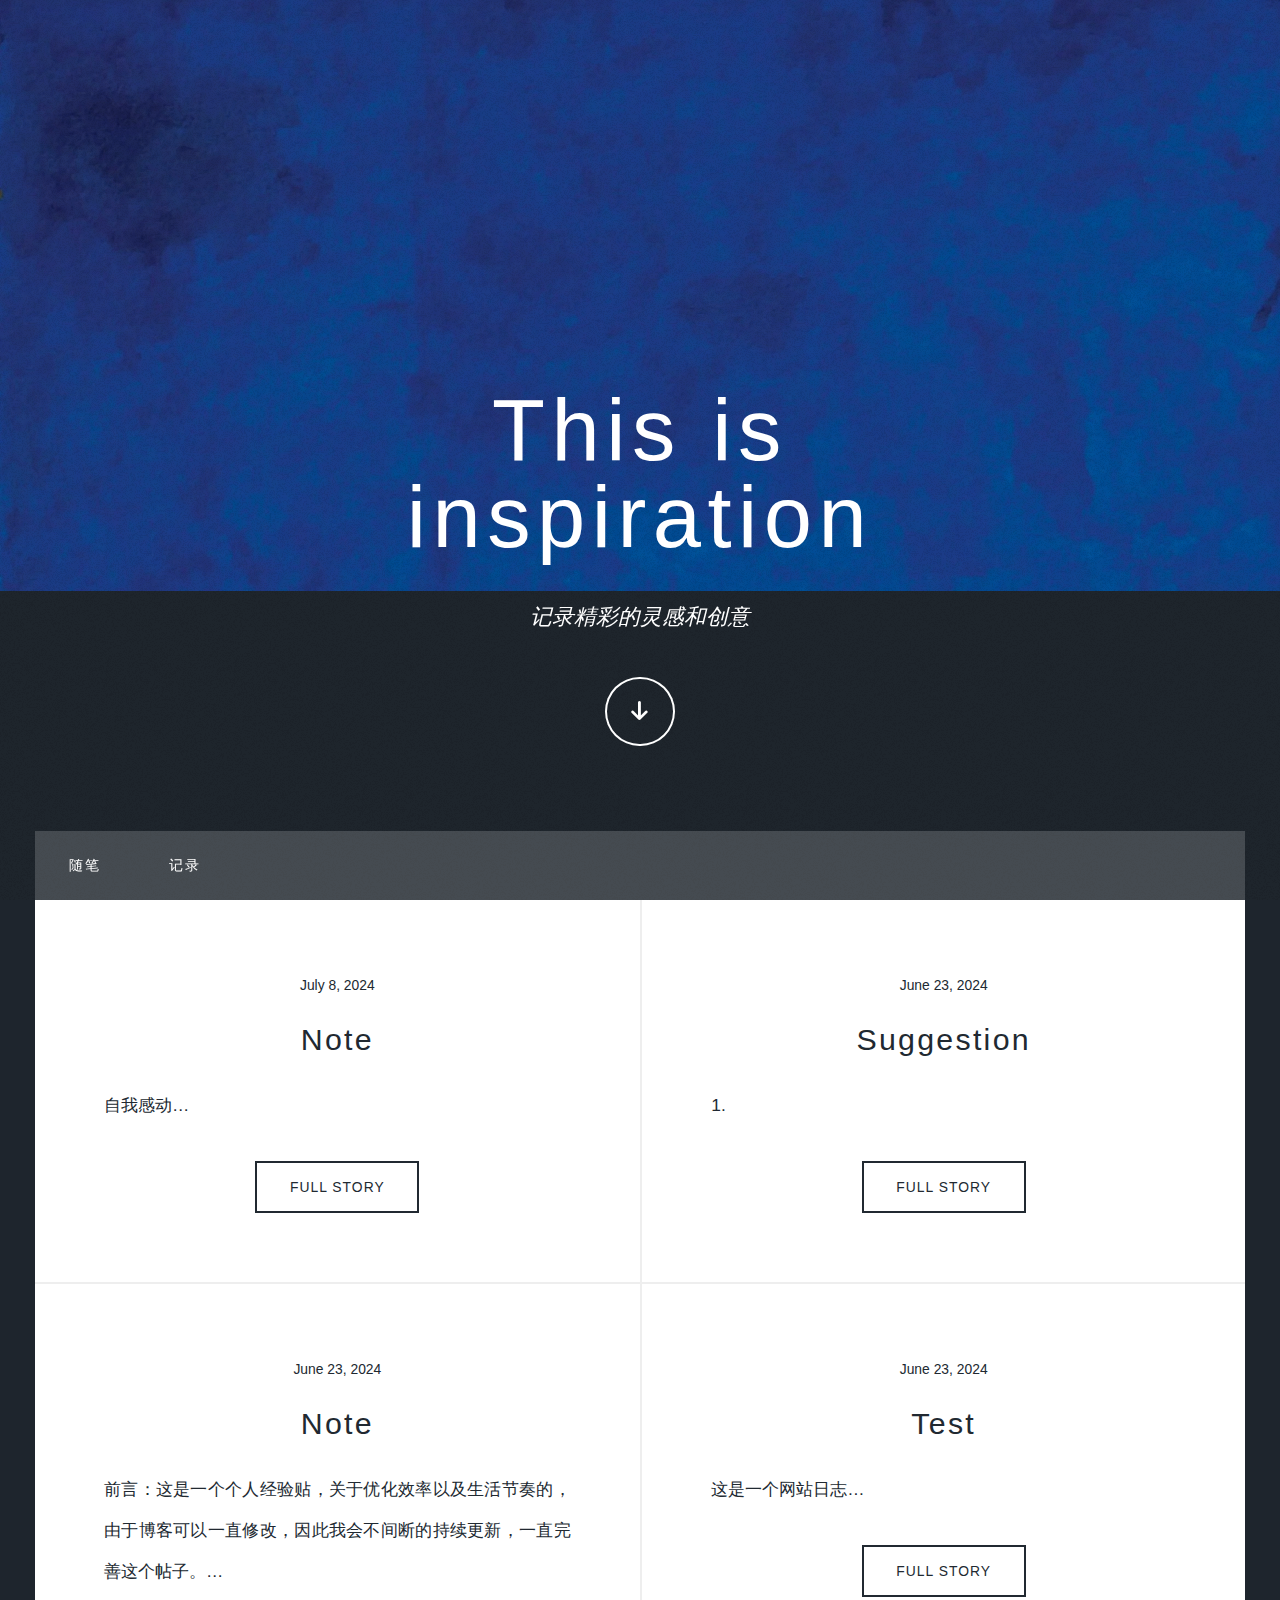
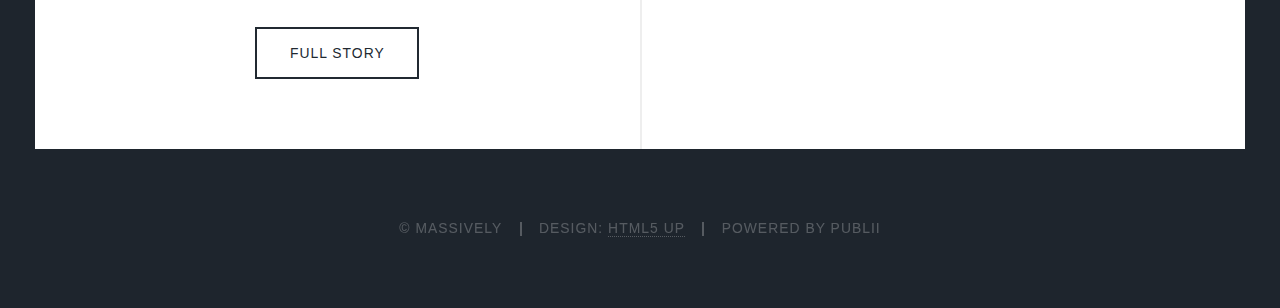
==== commit a9a990a0: "Publii: update content" ====
--- a/index.html
+++ b/index.html
@@ -2,4 +2,4 @@
                background-image: url(https://cxyz2002.github.io/assets/images/overlay.png), linear-gradient(0deg, rgba(0, 0, 0, 0.1), rgba(0, 0, 0, 0.1)), url(https://cxyz2002.github.io/media/website/mmexport1719150588333_edit_25248815826305.jpg);
            }</style><noscript><style>img[loading] {
                     opacity: 1;
-                }</style></noscript></head><body class="is-preload"><div id="wrapper" class="fade-in"><div id="intro"><h1>This is<br>inspiration</h1><p>记录精彩的灵感和创意</p><ul class="actions"><li><a href="#header" class="button icon solid solo fa-arrow-down scrolly">Continue</a></li></ul></div><header id="header"><a class="logo" href="https://cxyz2002.github.io/">Cxy&#x27;s blog</a></header><nav id="nav"><ul class="links"><li><a href="https://cxyz2002.github.io/tags/pag/" target="_self">随笔</a></li><li><a href="https://cxyz2002.github.io/tags/tag/" target="_self">记录</a></li></ul></nav><main id="main"><section class="posts"><article><header><time datetime="2024-06-23T23:25" class="date">June 23, 2024</time><h2><a href="https://cxyz2002.github.io/note3.html">Suggestion</a></h2></header><p>1.</p><ul class="actions special"><li><a href="https://cxyz2002.github.io/note3.html" class="button">Full Story</a></li></ul></article><article><header><time datetime="2024-06-23T16:24" class="date">June 23, 2024</time><h2><a href="https://cxyz2002.github.io/note2.html">Note</a></h2></header><p>前言：这是一个个人经验贴，关于优化效率以及生活节奏的，由于博客可以一直修改，因此我会不间断的持续更新，一直完善这个帖子。&hellip;</p><ul class="actions special"><li><a href="https://cxyz2002.github.io/note2.html" class="button">Full Story</a></li></ul></article><article><header><time datetime="2024-06-23T08:33" class="date">June 23, 2024</time><h2><a href="https://cxyz2002.github.io/note1.html">Test</a></h2></header><p>这是一个网站日志&hellip;</p><ul class="actions special"><li><a href="https://cxyz2002.github.io/note1.html" class="button">Full Story</a></li></ul></article></section></main><footer id="copyright"><ul><li>© Massively</li><li>Design: <a href="https://html5up.net" target="_blank" rel="nofollow noopener">HTML5 UP</a></li><li>Powered by Publii</li></ul></footer></div><script src="https://cxyz2002.github.io/assets/js/jquery.min.js?v=c9771cc3e90e18f5336eedbd0fffb2cf"></script><script src="https://cxyz2002.github.io/assets/js/jquery.scrollex.min.js?v=f89065e3d988006af9791b44561d7c90"></script><script src="https://cxyz2002.github.io/assets/js/jquery.scrolly.min.js?v=1ed5a78bde1476875a40f6b9ff44fc14"></script><script src="https://cxyz2002.github.io/assets/js/browser.min.js?v=c07298dd19048a8a69ad97e754dfe8d0"></script><script src="https://cxyz2002.github.io/assets/js/breakpoints.min.js?v=81a479eb099e3b187613943b085923b8"></script><script src="https://cxyz2002.github.io/assets/js/util.min.js?v=4201a626f8c9b614a663b3a1d7d82615"></script><script src="https://cxyz2002.github.io/assets/js/main.min.js?v=56233c354bd814758be8bff42f7e13a5"></script><script>/*<![CDATA[*/var images=document.querySelectorAll("img[loading]");for(var i=0;i<images.length;i++){if(images[i].complete){images[i].classList.add("is-loaded")}else{images[i].addEventListener("load",function(){this.classList.add("is-loaded")},false)}};/*]]>*/</script></body></html>+                }</style></noscript></head><body class="is-preload"><div id="wrapper" class="fade-in"><div id="intro"><h1>This is<br>inspiration</h1><p>记录精彩的灵感和创意</p><ul class="actions"><li><a href="#header" class="button icon solid solo fa-arrow-down scrolly">Continue</a></li></ul></div><header id="header"><a class="logo" href="https://cxyz2002.github.io/">Cxy&#x27;s blog</a></header><nav id="nav"><ul class="links"><li><a href="https://cxyz2002.github.io/tags/pag/" target="_self">随笔</a></li><li><a href="https://cxyz2002.github.io/tags/tag/" target="_self">记录</a></li></ul></nav><main id="main"><section class="posts"><article><header><time datetime="2024-07-08T15:13" class="date">July 8, 2024</time><h2><a href="https://cxyz2002.github.io/note4.html">Note</a></h2></header><p>自我感动&hellip;</p><ul class="actions special"><li><a href="https://cxyz2002.github.io/note4.html" class="button">Full Story</a></li></ul></article><article><header><time datetime="2024-06-23T23:25" class="date">June 23, 2024</time><h2><a href="https://cxyz2002.github.io/note3.html">Suggestion</a></h2></header><p>1.</p><ul class="actions special"><li><a href="https://cxyz2002.github.io/note3.html" class="button">Full Story</a></li></ul></article><article><header><time datetime="2024-06-23T16:24" class="date">June 23, 2024</time><h2><a href="https://cxyz2002.github.io/note2.html">Note</a></h2></header><p>前言：这是一个个人经验贴，关于优化效率以及生活节奏的，由于博客可以一直修改，因此我会不间断的持续更新，一直完善这个帖子。&hellip;</p><ul class="actions special"><li><a href="https://cxyz2002.github.io/note2.html" class="button">Full Story</a></li></ul></article><article><header><time datetime="2024-06-23T08:33" class="date">June 23, 2024</time><h2><a href="https://cxyz2002.github.io/note1.html">Test</a></h2></header><p>这是一个网站日志&hellip;</p><ul class="actions special"><li><a href="https://cxyz2002.github.io/note1.html" class="button">Full Story</a></li></ul></article></section></main><footer id="copyright"><ul><li>© Massively</li><li>Design: <a href="https://html5up.net" target="_blank" rel="nofollow noopener">HTML5 UP</a></li><li>Powered by Publii</li></ul></footer></div><script src="https://cxyz2002.github.io/assets/js/jquery.min.js?v=c9771cc3e90e18f5336eedbd0fffb2cf"></script><script src="https://cxyz2002.github.io/assets/js/jquery.scrollex.min.js?v=f89065e3d988006af9791b44561d7c90"></script><script src="https://cxyz2002.github.io/assets/js/jquery.scrolly.min.js?v=1ed5a78bde1476875a40f6b9ff44fc14"></script><script src="https://cxyz2002.github.io/assets/js/browser.min.js?v=c07298dd19048a8a69ad97e754dfe8d0"></script><script src="https://cxyz2002.github.io/assets/js/breakpoints.min.js?v=81a479eb099e3b187613943b085923b8"></script><script src="https://cxyz2002.github.io/assets/js/util.min.js?v=4201a626f8c9b614a663b3a1d7d82615"></script><script src="https://cxyz2002.github.io/assets/js/main.min.js?v=56233c354bd814758be8bff42f7e13a5"></script><script>/*<![CDATA[*/var images=document.querySelectorAll("img[loading]");for(var i=0;i<images.length;i++){if(images[i].complete){images[i].classList.add("is-loaded")}else{images[i].addEventListener("load",function(){this.classList.add("is-loaded")},false)}};/*]]>*/</script></body></html>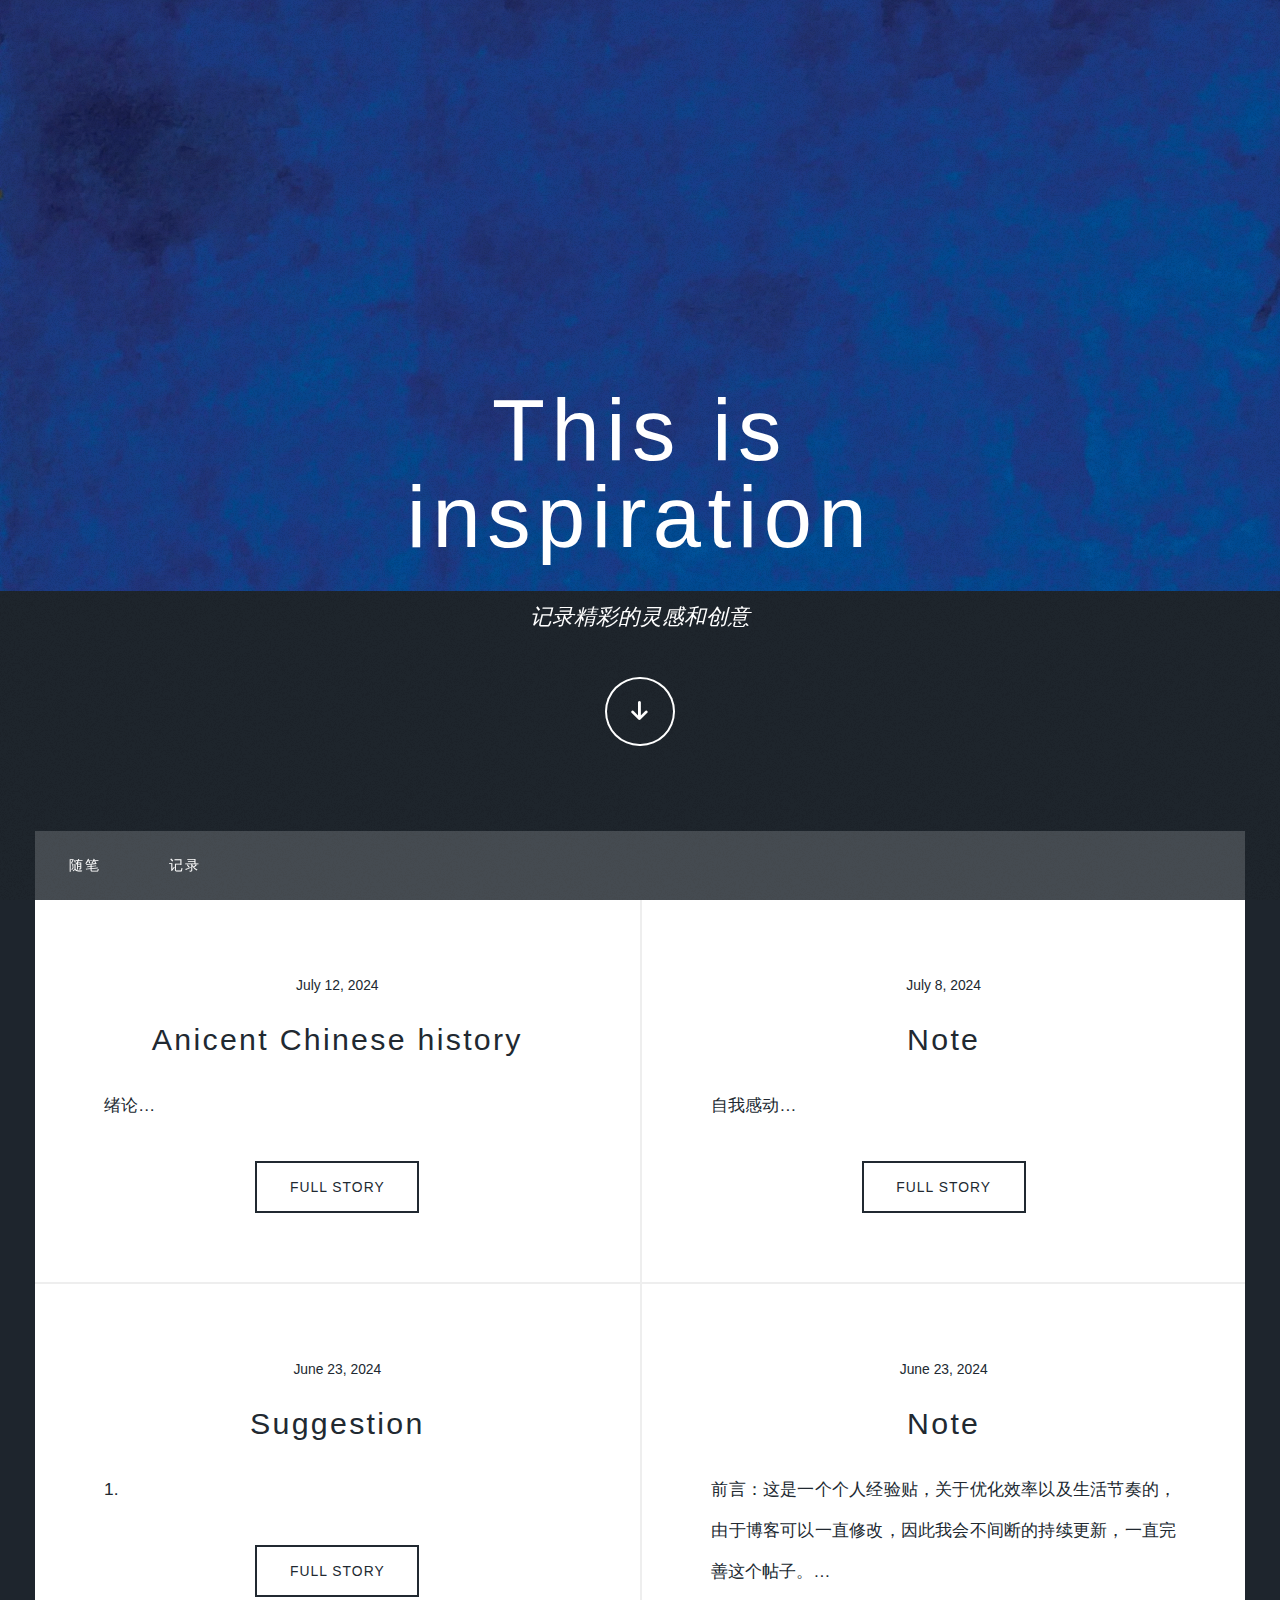
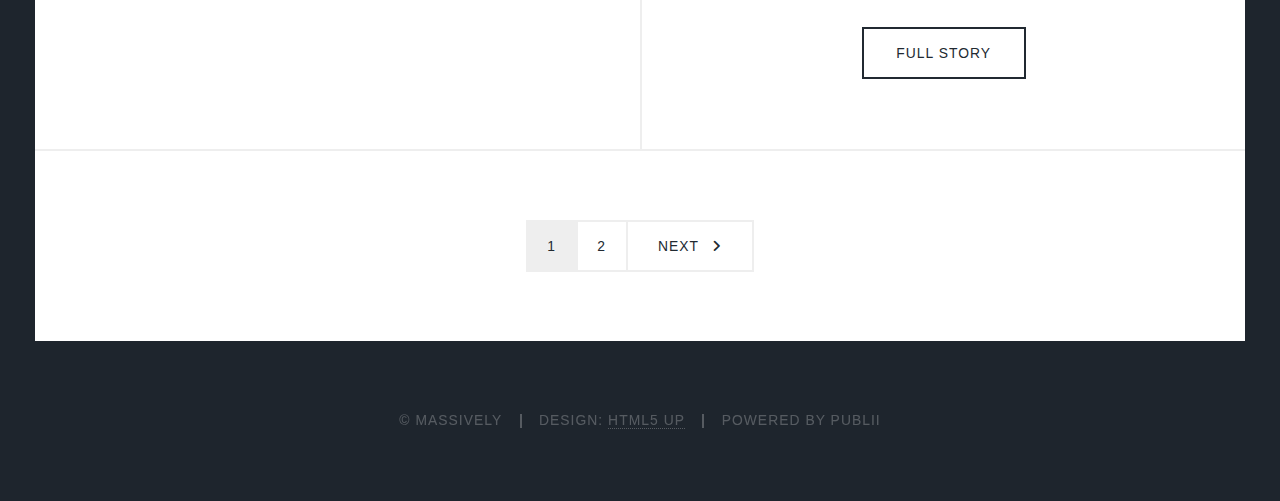
==== commit 78f58058: "Publii: update content" ====
--- a/index.html
+++ b/index.html
@@ -1,5 +1,5 @@
-<!DOCTYPE html><html lang="en-gb"><head><meta charset="utf-8"><meta http-equiv="X-UA-Compatible" content="IE=edge"><meta name="viewport" content="width=device-width,initial-scale=1,user-scalable=no"><title>Cxy&#x27;s blog</title><meta name="generator" content="Publii Open-Source CMS for Static Site"><link rel="canonical" href="https://cxyz2002.github.io/"><link rel="alternate" type="application/atom+xml" href="https://cxyz2002.github.io/feed.xml"><link rel="alternate" type="application/json" href="https://cxyz2002.github.io/feed.json"><meta property="og:title" content="Cxy's blog"><meta property="og:site_name" content="Cxy's blog"><meta property="og:description" content=""><meta property="og:url" content="https://cxyz2002.github.io/"><meta property="og:type" content="website"><link rel="stylesheet" href="https://cxyz2002.github.io/assets/css/fontawesome-all.min.css?v=85514f933f9e0b82460af63f1a403fa5"><link rel="stylesheet" href="https://cxyz2002.github.io/assets/css/style.css?v=1f0c7507401f418541cbb0a279e1c015"><noscript><link rel="stylesheet" href="https://cxyz2002.github.io/assets/css/noscript.css?v=efa867a99f5064d6729e4dc2008ad50b"></noscript><script type="application/ld+json">{"@context":"http://schema.org","@type":"Organization","name":"Cxy's blog","url":"https://cxyz2002.github.io/"}</script><style>#wrapper > .bg {
+<!DOCTYPE html><html lang="en-gb"><head><meta charset="utf-8"><meta http-equiv="X-UA-Compatible" content="IE=edge"><meta name="viewport" content="width=device-width,initial-scale=1,user-scalable=no"><title>Cxy&#x27;s blog</title><meta name="generator" content="Publii Open-Source CMS for Static Site"><link rel="canonical" href="https://cxyz2002.github.io/"><link rel="alternate" type="application/atom+xml" href="https://cxyz2002.github.io/feed.xml"><link rel="alternate" type="application/json" href="https://cxyz2002.github.io/feed.json"><meta property="og:title" content="Cxy's blog"><meta property="og:site_name" content="Cxy's blog"><meta property="og:description" content=""><meta property="og:url" content="https://cxyz2002.github.io/"><meta property="og:type" content="website"><link rel="next" href="https://cxyz2002.github.io/page/2/"><link rel="stylesheet" href="https://cxyz2002.github.io/assets/css/fontawesome-all.min.css?v=85514f933f9e0b82460af63f1a403fa5"><link rel="stylesheet" href="https://cxyz2002.github.io/assets/css/style.css?v=1f0c7507401f418541cbb0a279e1c015"><noscript><link rel="stylesheet" href="https://cxyz2002.github.io/assets/css/noscript.css?v=efa867a99f5064d6729e4dc2008ad50b"></noscript><script type="application/ld+json">{"@context":"http://schema.org","@type":"Organization","name":"Cxy's blog","url":"https://cxyz2002.github.io/"}</script><style>#wrapper > .bg {
                background-image: url(https://cxyz2002.github.io/assets/images/overlay.png), linear-gradient(0deg, rgba(0, 0, 0, 0.1), rgba(0, 0, 0, 0.1)), url(https://cxyz2002.github.io/media/website/mmexport1719150588333_edit_25248815826305.jpg);
            }</style><noscript><style>img[loading] {
                     opacity: 1;
-                }</style></noscript></head><body class="is-preload"><div id="wrapper" class="fade-in"><div id="intro"><h1>This is<br>inspiration</h1><p>记录精彩的灵感和创意</p><ul class="actions"><li><a href="#header" class="button icon solid solo fa-arrow-down scrolly">Continue</a></li></ul></div><header id="header"><a class="logo" href="https://cxyz2002.github.io/">Cxy&#x27;s blog</a></header><nav id="nav"><ul class="links"><li><a href="https://cxyz2002.github.io/tags/pag/" target="_self">随笔</a></li><li><a href="https://cxyz2002.github.io/tags/tag/" target="_self">记录</a></li></ul></nav><main id="main"><section class="posts"><article><header><time datetime="2024-07-08T15:13" class="date">July 8, 2024</time><h2><a href="https://cxyz2002.github.io/note4.html">Note</a></h2></header><p>自我感动&hellip;</p><ul class="actions special"><li><a href="https://cxyz2002.github.io/note4.html" class="button">Full Story</a></li></ul></article><article><header><time datetime="2024-06-23T23:25" class="date">June 23, 2024</time><h2><a href="https://cxyz2002.github.io/note3.html">Suggestion</a></h2></header><p>1.</p><ul class="actions special"><li><a href="https://cxyz2002.github.io/note3.html" class="button">Full Story</a></li></ul></article><article><header><time datetime="2024-06-23T16:24" class="date">June 23, 2024</time><h2><a href="https://cxyz2002.github.io/note2.html">Note</a></h2></header><p>前言：这是一个个人经验贴，关于优化效率以及生活节奏的，由于博客可以一直修改，因此我会不间断的持续更新，一直完善这个帖子。&hellip;</p><ul class="actions special"><li><a href="https://cxyz2002.github.io/note2.html" class="button">Full Story</a></li></ul></article><article><header><time datetime="2024-06-23T08:33" class="date">June 23, 2024</time><h2><a href="https://cxyz2002.github.io/note1.html">Test</a></h2></header><p>这是一个网站日志&hellip;</p><ul class="actions special"><li><a href="https://cxyz2002.github.io/note1.html" class="button">Full Story</a></li></ul></article></section></main><footer id="copyright"><ul><li>© Massively</li><li>Design: <a href="https://html5up.net" target="_blank" rel="nofollow noopener">HTML5 UP</a></li><li>Powered by Publii</li></ul></footer></div><script src="https://cxyz2002.github.io/assets/js/jquery.min.js?v=c9771cc3e90e18f5336eedbd0fffb2cf"></script><script src="https://cxyz2002.github.io/assets/js/jquery.scrollex.min.js?v=f89065e3d988006af9791b44561d7c90"></script><script src="https://cxyz2002.github.io/assets/js/jquery.scrolly.min.js?v=1ed5a78bde1476875a40f6b9ff44fc14"></script><script src="https://cxyz2002.github.io/assets/js/browser.min.js?v=c07298dd19048a8a69ad97e754dfe8d0"></script><script src="https://cxyz2002.github.io/assets/js/breakpoints.min.js?v=81a479eb099e3b187613943b085923b8"></script><script src="https://cxyz2002.github.io/assets/js/util.min.js?v=4201a626f8c9b614a663b3a1d7d82615"></script><script src="https://cxyz2002.github.io/assets/js/main.min.js?v=56233c354bd814758be8bff42f7e13a5"></script><script>/*<![CDATA[*/var images=document.querySelectorAll("img[loading]");for(var i=0;i<images.length;i++){if(images[i].complete){images[i].classList.add("is-loaded")}else{images[i].addEventListener("load",function(){this.classList.add("is-loaded")},false)}};/*]]>*/</script></body></html>+                }</style></noscript></head><body class="is-preload"><div id="wrapper" class="fade-in"><div id="intro"><h1>This is<br>inspiration</h1><p>记录精彩的灵感和创意</p><ul class="actions"><li><a href="#header" class="button icon solid solo fa-arrow-down scrolly">Continue</a></li></ul></div><header id="header"><a class="logo" href="https://cxyz2002.github.io/">Cxy&#x27;s blog</a></header><nav id="nav"><ul class="links"><li><a href="https://cxyz2002.github.io/tags/pag/" target="_self">随笔</a></li><li><a href="https://cxyz2002.github.io/tags/tag/" target="_self">记录</a></li></ul></nav><main id="main"><section class="posts"><article><header><time datetime="2024-07-12T11:46" class="date">July 12, 2024</time><h2><a href="https://cxyz2002.github.io/ach.html">Anicent Chinese history</a></h2></header><p>绪论&hellip;</p><ul class="actions special"><li><a href="https://cxyz2002.github.io/ach.html" class="button">Full Story</a></li></ul></article><article><header><time datetime="2024-07-08T15:13" class="date">July 8, 2024</time><h2><a href="https://cxyz2002.github.io/note4.html">Note</a></h2></header><p>自我感动&hellip;</p><ul class="actions special"><li><a href="https://cxyz2002.github.io/note4.html" class="button">Full Story</a></li></ul></article><article><header><time datetime="2024-06-23T23:25" class="date">June 23, 2024</time><h2><a href="https://cxyz2002.github.io/note3.html">Suggestion</a></h2></header><p>1.</p><ul class="actions special"><li><a href="https://cxyz2002.github.io/note3.html" class="button">Full Story</a></li></ul></article><article><header><time datetime="2024-06-23T16:24" class="date">June 23, 2024</time><h2><a href="https://cxyz2002.github.io/note2.html">Note</a></h2></header><p>前言：这是一个个人经验贴，关于优化效率以及生活节奏的，由于博客可以一直修改，因此我会不间断的持续更新，一直完善这个帖子。&hellip;</p><ul class="actions special"><li><a href="https://cxyz2002.github.io/note2.html" class="button">Full Story</a></li></ul></article></section><footer><nav class="pagination"><a href="#" class="active">1 </a><a href="https://cxyz2002.github.io/page/2/">2 </a><a href="https://cxyz2002.github.io/page/2/" class="next">Next</a></nav></footer></main><footer id="copyright"><ul><li>© Massively</li><li>Design: <a href="https://html5up.net" target="_blank" rel="nofollow noopener">HTML5 UP</a></li><li>Powered by Publii</li></ul></footer></div><script src="https://cxyz2002.github.io/assets/js/jquery.min.js?v=c9771cc3e90e18f5336eedbd0fffb2cf"></script><script src="https://cxyz2002.github.io/assets/js/jquery.scrollex.min.js?v=f89065e3d988006af9791b44561d7c90"></script><script src="https://cxyz2002.github.io/assets/js/jquery.scrolly.min.js?v=1ed5a78bde1476875a40f6b9ff44fc14"></script><script src="https://cxyz2002.github.io/assets/js/browser.min.js?v=c07298dd19048a8a69ad97e754dfe8d0"></script><script src="https://cxyz2002.github.io/assets/js/breakpoints.min.js?v=81a479eb099e3b187613943b085923b8"></script><script src="https://cxyz2002.github.io/assets/js/util.min.js?v=4201a626f8c9b614a663b3a1d7d82615"></script><script src="https://cxyz2002.github.io/assets/js/main.min.js?v=56233c354bd814758be8bff42f7e13a5"></script><script>/*<![CDATA[*/var images=document.querySelectorAll("img[loading]");for(var i=0;i<images.length;i++){if(images[i].complete){images[i].classList.add("is-loaded")}else{images[i].addEventListener("load",function(){this.classList.add("is-loaded")},false)}};/*]]>*/</script></body></html>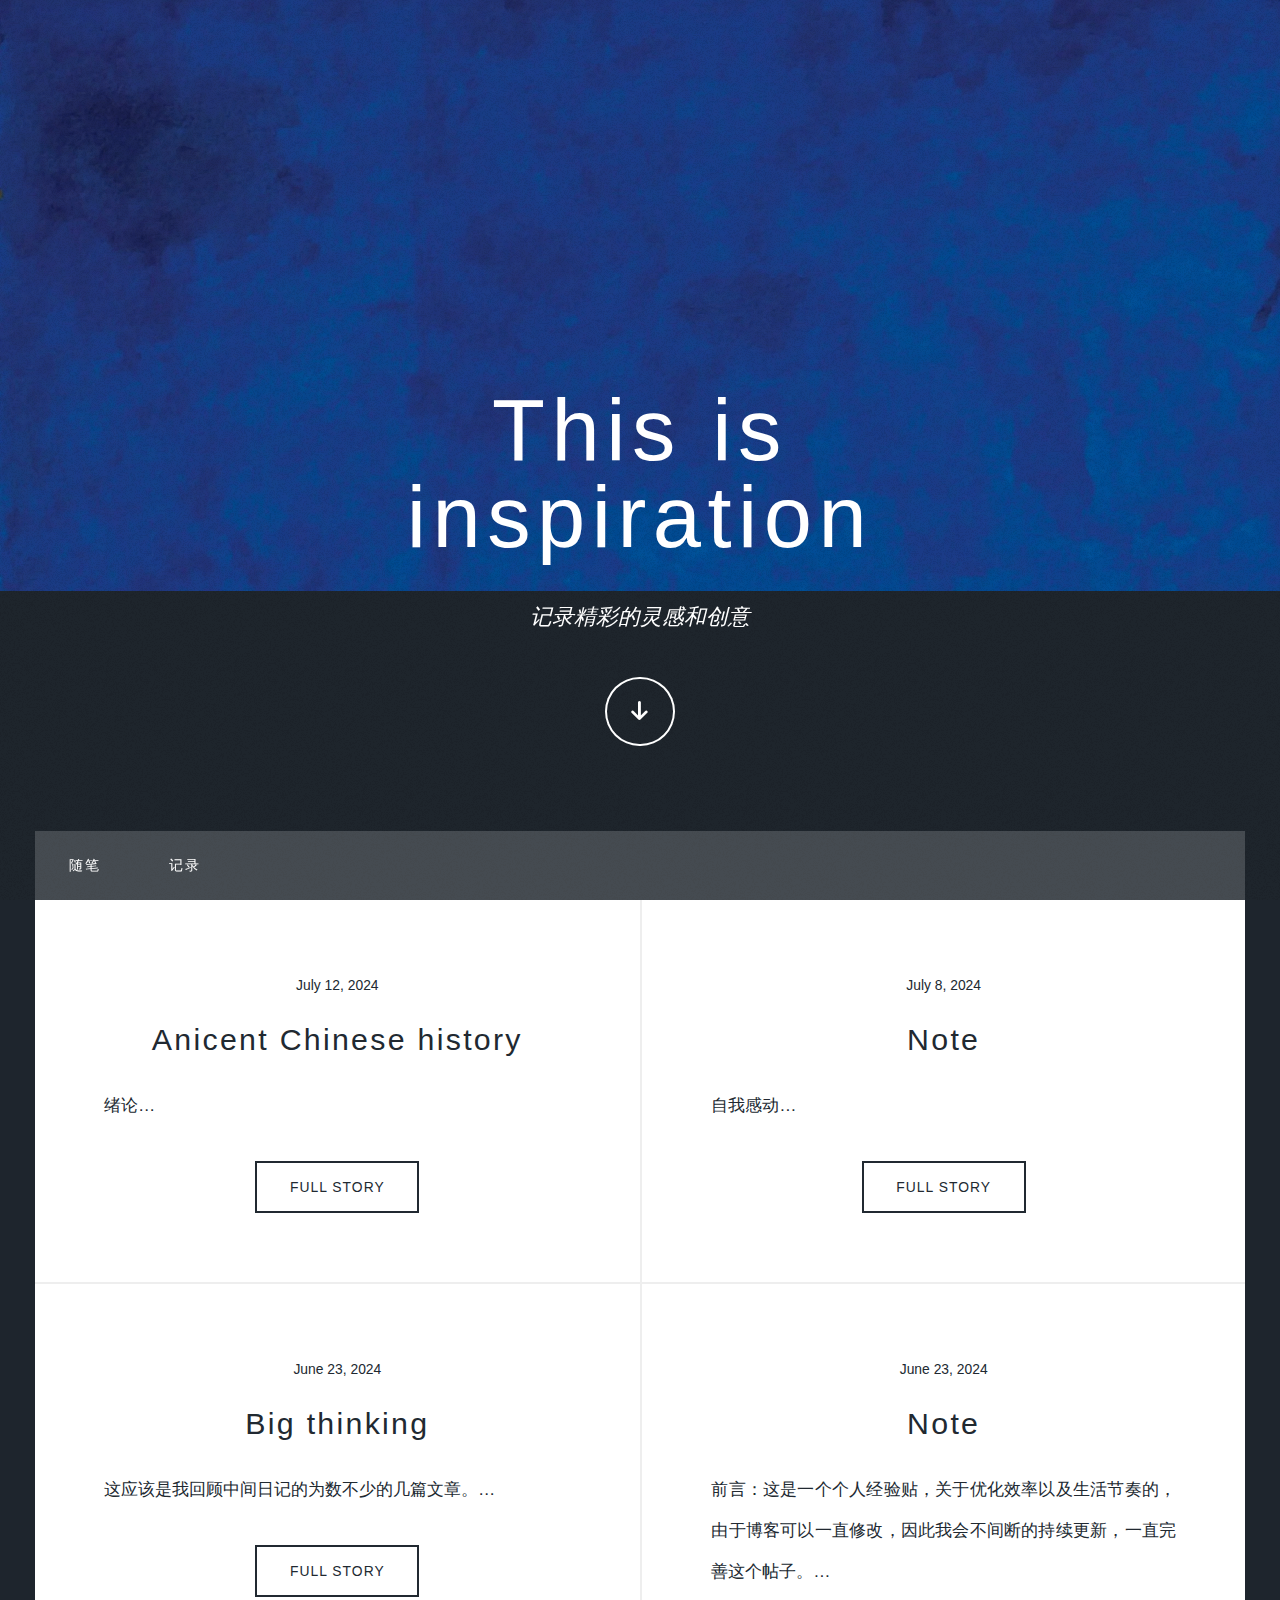
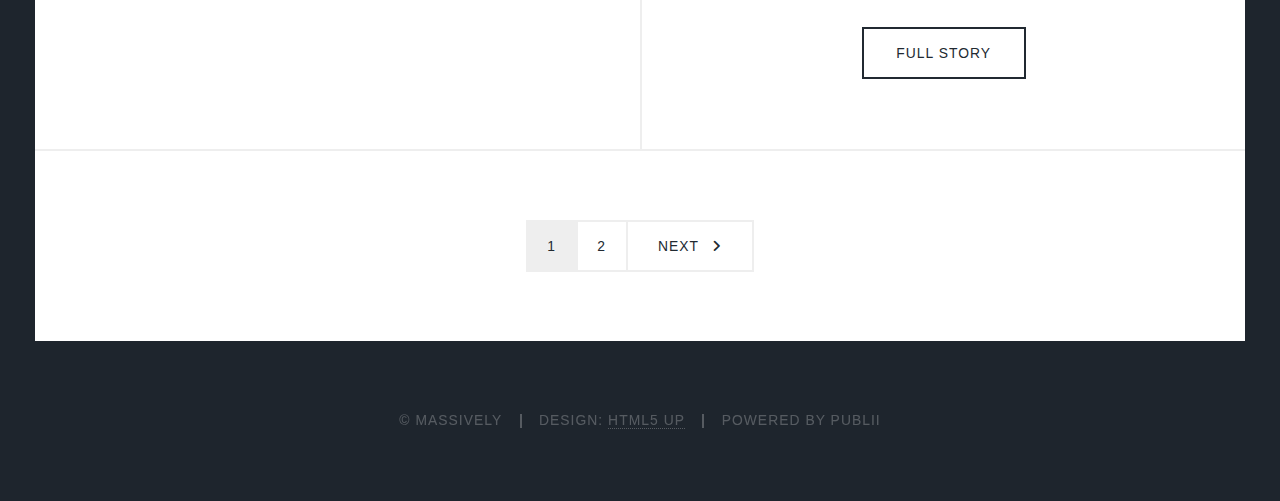
==== commit 57b6cf7f: "Publii: update content" ====
--- a/index.html
+++ b/index.html
@@ -2,4 +2,4 @@
                background-image: url(https://cxyz2002.github.io/assets/images/overlay.png), linear-gradient(0deg, rgba(0, 0, 0, 0.1), rgba(0, 0, 0, 0.1)), url(https://cxyz2002.github.io/media/website/mmexport1719150588333_edit_25248815826305.jpg);
            }</style><noscript><style>img[loading] {
                     opacity: 1;
-                }</style></noscript></head><body class="is-preload"><div id="wrapper" class="fade-in"><div id="intro"><h1>This is<br>inspiration</h1><p>记录精彩的灵感和创意</p><ul class="actions"><li><a href="#header" class="button icon solid solo fa-arrow-down scrolly">Continue</a></li></ul></div><header id="header"><a class="logo" href="https://cxyz2002.github.io/">Cxy&#x27;s blog</a></header><nav id="nav"><ul class="links"><li><a href="https://cxyz2002.github.io/tags/pag/" target="_self">随笔</a></li><li><a href="https://cxyz2002.github.io/tags/tag/" target="_self">记录</a></li></ul></nav><main id="main"><section class="posts"><article><header><time datetime="2024-07-12T11:46" class="date">July 12, 2024</time><h2><a href="https://cxyz2002.github.io/ach.html">Anicent Chinese history</a></h2></header><p>绪论&hellip;</p><ul class="actions special"><li><a href="https://cxyz2002.github.io/ach.html" class="button">Full Story</a></li></ul></article><article><header><time datetime="2024-07-08T15:13" class="date">July 8, 2024</time><h2><a href="https://cxyz2002.github.io/note4.html">Note</a></h2></header><p>自我感动&hellip;</p><ul class="actions special"><li><a href="https://cxyz2002.github.io/note4.html" class="button">Full Story</a></li></ul></article><article><header><time datetime="2024-06-23T23:25" class="date">June 23, 2024</time><h2><a href="https://cxyz2002.github.io/note3.html">Suggestion</a></h2></header><p>1.</p><ul class="actions special"><li><a href="https://cxyz2002.github.io/note3.html" class="button">Full Story</a></li></ul></article><article><header><time datetime="2024-06-23T16:24" class="date">June 23, 2024</time><h2><a href="https://cxyz2002.github.io/note2.html">Note</a></h2></header><p>前言：这是一个个人经验贴，关于优化效率以及生活节奏的，由于博客可以一直修改，因此我会不间断的持续更新，一直完善这个帖子。&hellip;</p><ul class="actions special"><li><a href="https://cxyz2002.github.io/note2.html" class="button">Full Story</a></li></ul></article></section><footer><nav class="pagination"><a href="#" class="active">1 </a><a href="https://cxyz2002.github.io/page/2/">2 </a><a href="https://cxyz2002.github.io/page/2/" class="next">Next</a></nav></footer></main><footer id="copyright"><ul><li>© Massively</li><li>Design: <a href="https://html5up.net" target="_blank" rel="nofollow noopener">HTML5 UP</a></li><li>Powered by Publii</li></ul></footer></div><script src="https://cxyz2002.github.io/assets/js/jquery.min.js?v=c9771cc3e90e18f5336eedbd0fffb2cf"></script><script src="https://cxyz2002.github.io/assets/js/jquery.scrollex.min.js?v=f89065e3d988006af9791b44561d7c90"></script><script src="https://cxyz2002.github.io/assets/js/jquery.scrolly.min.js?v=1ed5a78bde1476875a40f6b9ff44fc14"></script><script src="https://cxyz2002.github.io/assets/js/browser.min.js?v=c07298dd19048a8a69ad97e754dfe8d0"></script><script src="https://cxyz2002.github.io/assets/js/breakpoints.min.js?v=81a479eb099e3b187613943b085923b8"></script><script src="https://cxyz2002.github.io/assets/js/util.min.js?v=4201a626f8c9b614a663b3a1d7d82615"></script><script src="https://cxyz2002.github.io/assets/js/main.min.js?v=56233c354bd814758be8bff42f7e13a5"></script><script>/*<![CDATA[*/var images=document.querySelectorAll("img[loading]");for(var i=0;i<images.length;i++){if(images[i].complete){images[i].classList.add("is-loaded")}else{images[i].addEventListener("load",function(){this.classList.add("is-loaded")},false)}};/*]]>*/</script></body></html>+                }</style></noscript></head><body class="is-preload"><div id="wrapper" class="fade-in"><div id="intro"><h1>This is<br>inspiration</h1><p>记录精彩的灵感和创意</p><ul class="actions"><li><a href="#header" class="button icon solid solo fa-arrow-down scrolly">Continue</a></li></ul></div><header id="header"><a class="logo" href="https://cxyz2002.github.io/">Cxy&#x27;s blog</a></header><nav id="nav"><ul class="links"><li><a href="https://cxyz2002.github.io/tags/pag/" target="_self">随笔</a></li><li><a href="https://cxyz2002.github.io/tags/tag/" target="_self">记录</a></li></ul></nav><main id="main"><section class="posts"><article><header><time datetime="2024-07-12T11:46" class="date">July 12, 2024</time><h2><a href="https://cxyz2002.github.io/ach.html">Anicent Chinese history</a></h2></header><p>绪论&hellip;</p><ul class="actions special"><li><a href="https://cxyz2002.github.io/ach.html" class="button">Full Story</a></li></ul></article><article><header><time datetime="2024-07-08T15:13" class="date">July 8, 2024</time><h2><a href="https://cxyz2002.github.io/note4.html">Note</a></h2></header><p>自我感动&hellip;</p><ul class="actions special"><li><a href="https://cxyz2002.github.io/note4.html" class="button">Full Story</a></li></ul></article><article><header><time datetime="2024-06-23T23:25" class="date">June 23, 2024</time><h2><a href="https://cxyz2002.github.io/note3.html">Big thinking</a></h2></header><p>这应该是我回顾中间日记的为数不少的几篇文章。&hellip;</p><ul class="actions special"><li><a href="https://cxyz2002.github.io/note3.html" class="button">Full Story</a></li></ul></article><article><header><time datetime="2024-06-23T16:24" class="date">June 23, 2024</time><h2><a href="https://cxyz2002.github.io/note2.html">Note</a></h2></header><p>前言：这是一个个人经验贴，关于优化效率以及生活节奏的，由于博客可以一直修改，因此我会不间断的持续更新，一直完善这个帖子。&hellip;</p><ul class="actions special"><li><a href="https://cxyz2002.github.io/note2.html" class="button">Full Story</a></li></ul></article></section><footer><nav class="pagination"><a href="#" class="active">1 </a><a href="https://cxyz2002.github.io/page/2/">2 </a><a href="https://cxyz2002.github.io/page/2/" class="next">Next</a></nav></footer></main><footer id="copyright"><ul><li>© Massively</li><li>Design: <a href="https://html5up.net" target="_blank" rel="nofollow noopener">HTML5 UP</a></li><li>Powered by Publii</li></ul></footer></div><script src="https://cxyz2002.github.io/assets/js/jquery.min.js?v=c9771cc3e90e18f5336eedbd0fffb2cf"></script><script src="https://cxyz2002.github.io/assets/js/jquery.scrollex.min.js?v=f89065e3d988006af9791b44561d7c90"></script><script src="https://cxyz2002.github.io/assets/js/jquery.scrolly.min.js?v=1ed5a78bde1476875a40f6b9ff44fc14"></script><script src="https://cxyz2002.github.io/assets/js/browser.min.js?v=c07298dd19048a8a69ad97e754dfe8d0"></script><script src="https://cxyz2002.github.io/assets/js/breakpoints.min.js?v=81a479eb099e3b187613943b085923b8"></script><script src="https://cxyz2002.github.io/assets/js/util.min.js?v=4201a626f8c9b614a663b3a1d7d82615"></script><script src="https://cxyz2002.github.io/assets/js/main.min.js?v=56233c354bd814758be8bff42f7e13a5"></script><script>/*<![CDATA[*/var images=document.querySelectorAll("img[loading]");for(var i=0;i<images.length;i++){if(images[i].complete){images[i].classList.add("is-loaded")}else{images[i].addEventListener("load",function(){this.classList.add("is-loaded")},false)}};/*]]>*/</script></body></html>